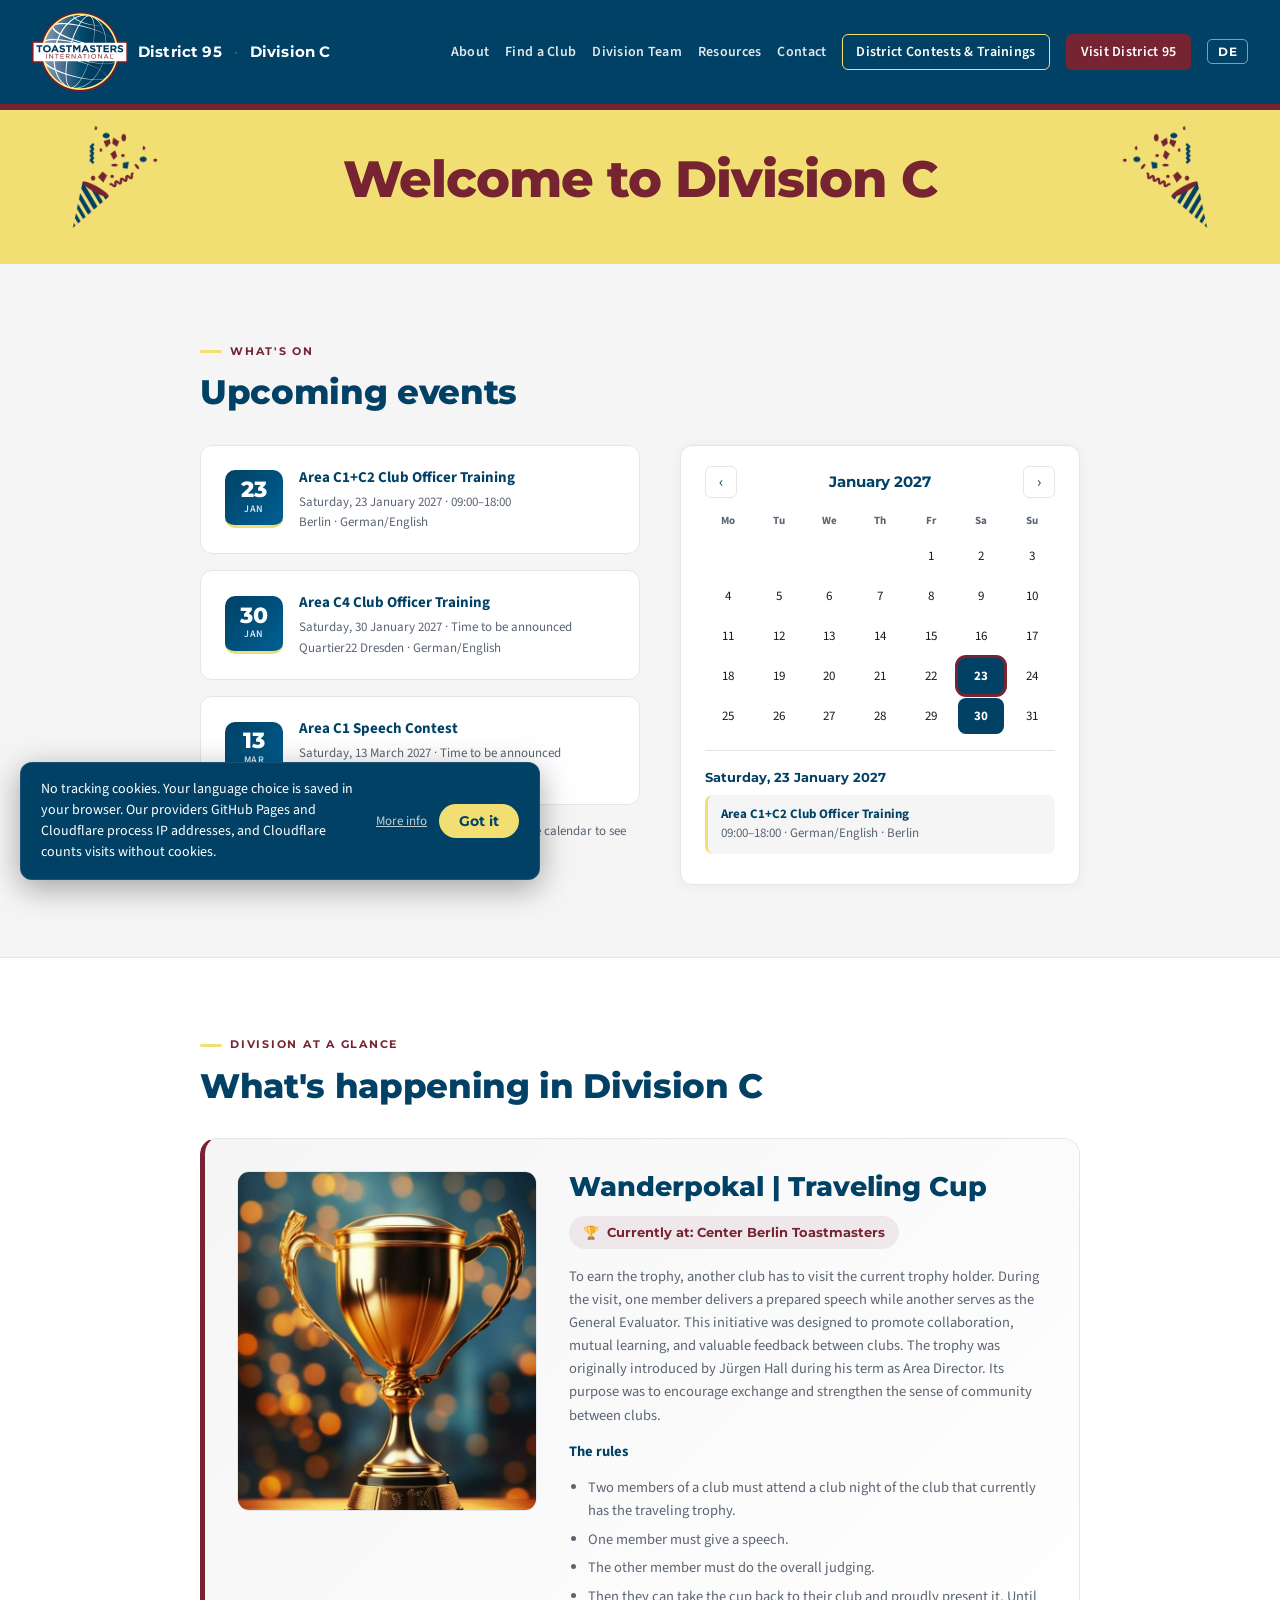
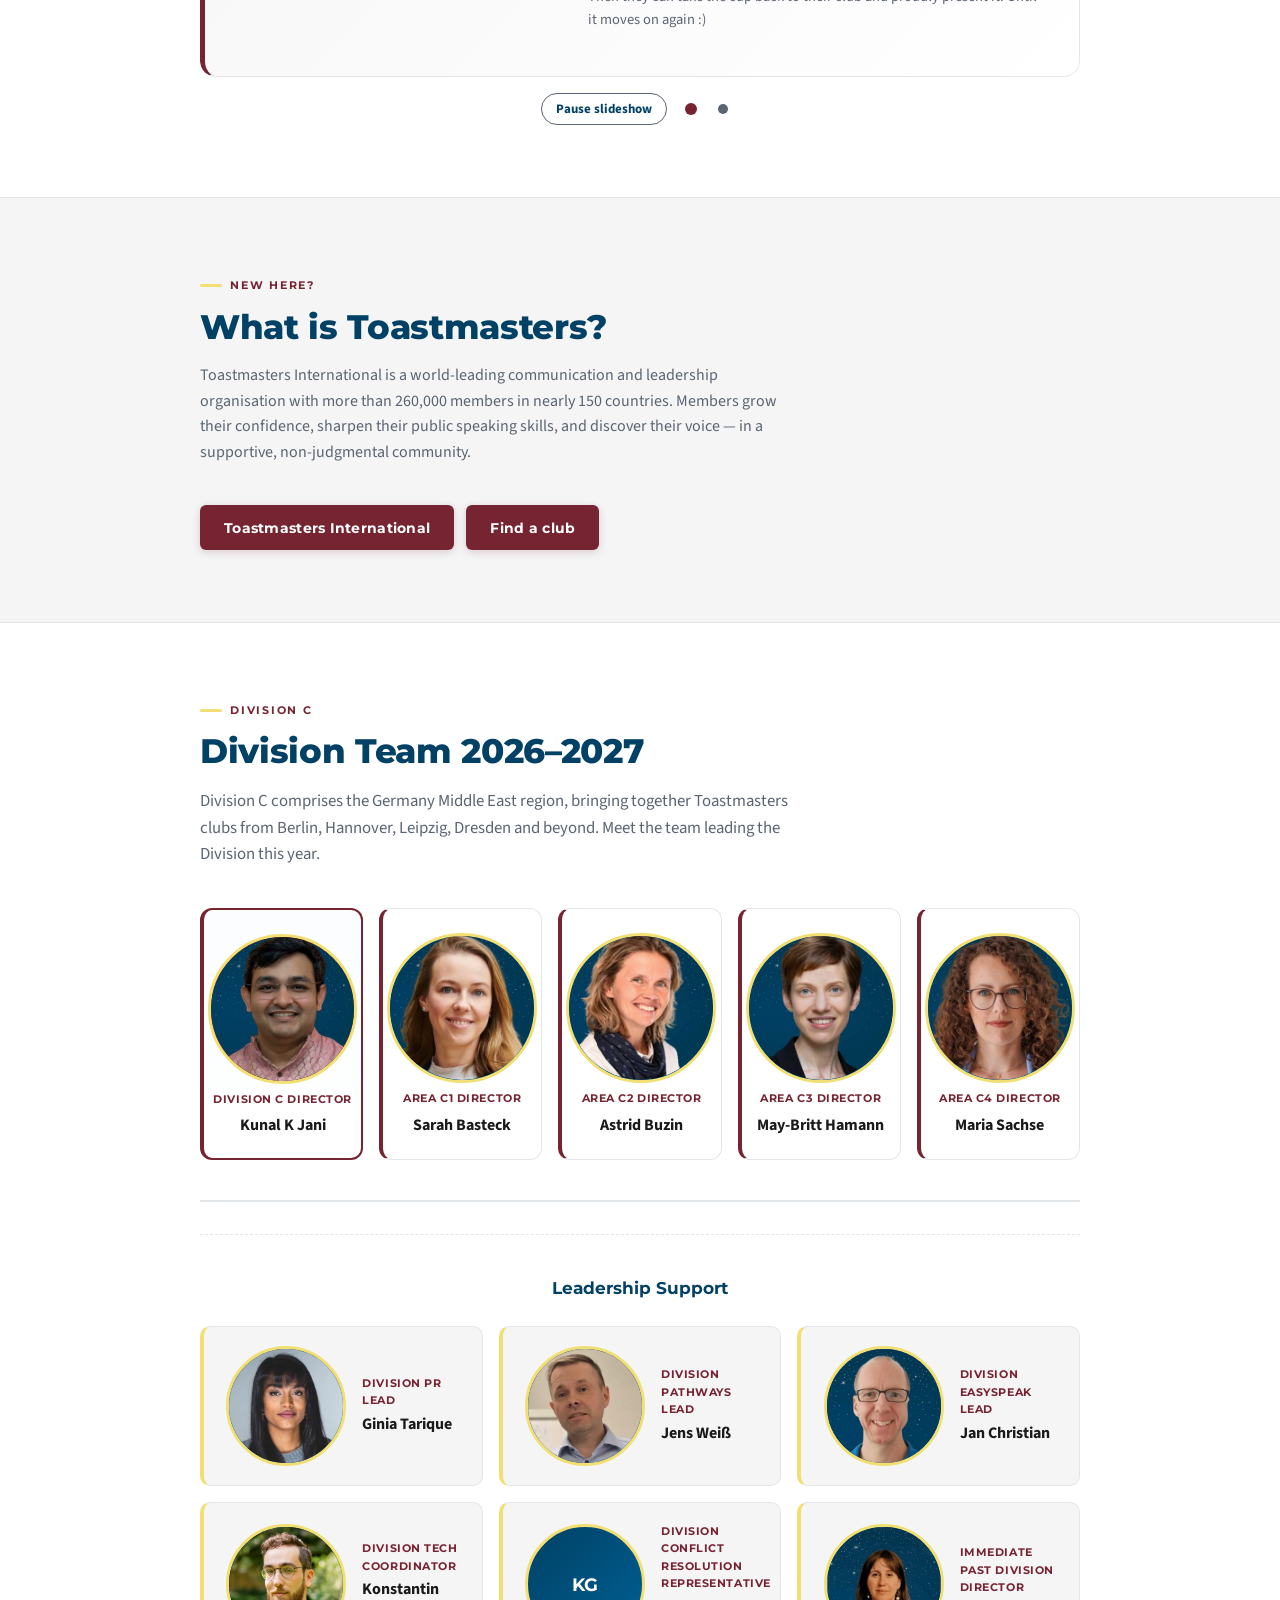
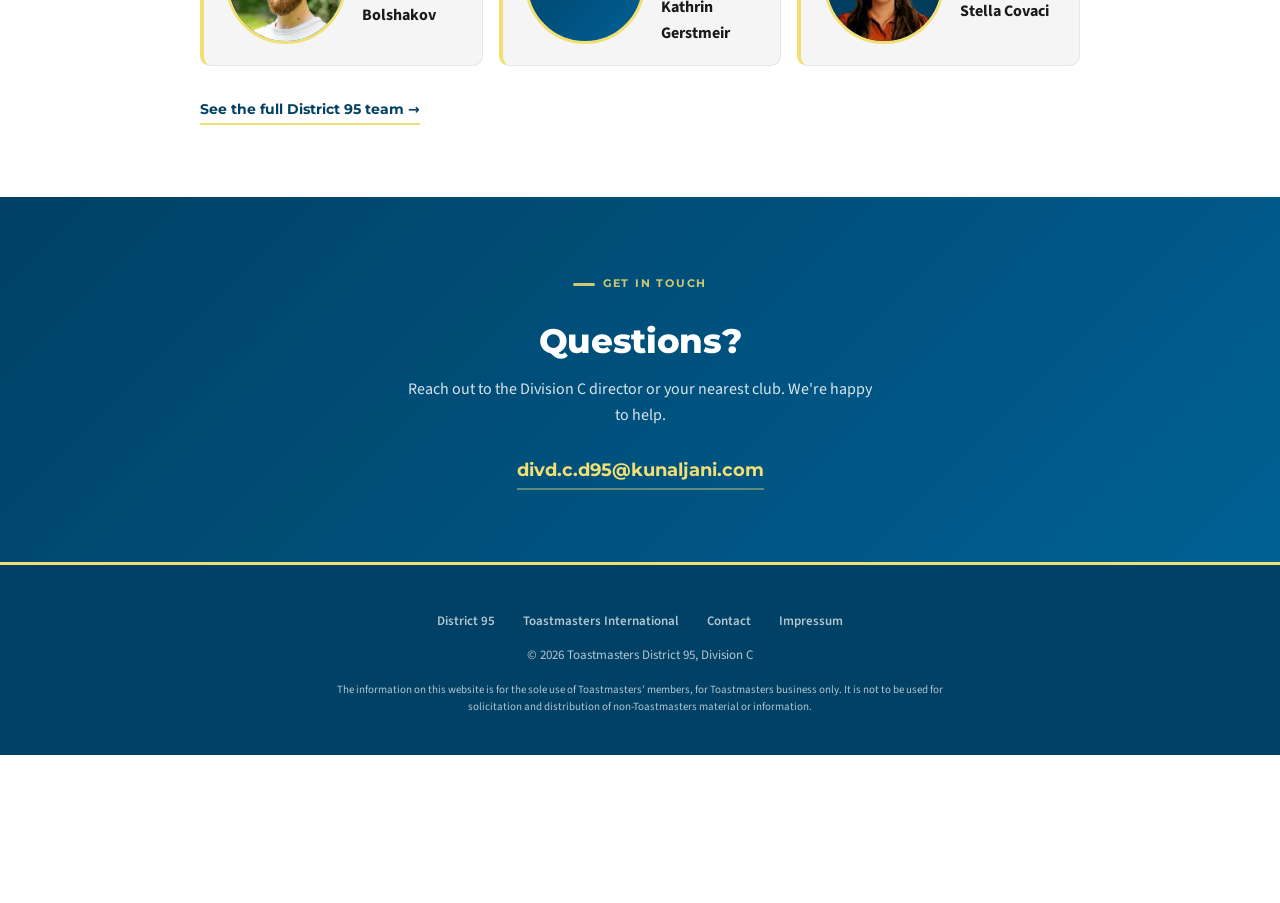
==== index.html @ d869904b "Disclose Cloudflare, fix Bayer club link and improve accessibility Privacy (impressum.html, privacy " ====
<!DOCTYPE html>
<html lang="en">
<head>
  <meta charset="UTF-8" />
  <meta name="viewport" content="width=device-width, initial-scale=1.0" />
  <title>Division C | D95 Toastmasters</title>
  <link rel="icon" type="image/png" href="assets/tm-logo.png" />
  <meta name="description" content="District 95 Division C — Toastmasters clubs across the Germany Middle East region. Find your voice." />
  <link rel="canonical" href="https://division-c.toastmasters-95.org/" />
  <meta property="og:type" content="website" />
  <meta property="og:site_name" content="Toastmasters District 95 · Division C" />
  <meta property="og:title" content="District 95 Division C" />
  <meta property="og:description" content="Toastmasters clubs in Berlin, Brandenburg, Lower Saxony and Saxony. Find a club, see upcoming events and meet the Division C team." />
  <meta property="og:url" content="https://division-c.toastmasters-95.org/" />
  <meta property="og:image" content="https://division-c.toastmasters-95.org/assets/og-image.png" />
  <meta property="og:image:width" content="1200" />
  <meta property="og:image:height" content="630" />
  <meta property="og:image:alt" content="Toastmasters District 95, Division C" />
  <meta name="twitter:card" content="summary_large_image" />
  <meta name="theme-color" content="#004165" />
  <link rel="preload" href="assets/fonts/montserrat-latin-wght-normal.woff2" as="font" type="font/woff2" crossorigin />
  <link rel="preload" href="assets/fonts/source-sans-3-latin-wght-normal.woff2" as="font" type="font/woff2" crossorigin />
  <!-- If German was chosen earlier, hide the page until site.js has translated it (see .lang-pending in site.css) -->
  <script>
    (function () {
      try {
        if (localStorage.getItem('tm-lang') !== 'de') return;
        var root = document.documentElement;
        root.lang = 'de';
        root.classList.add('lang-pending');
        setTimeout(function () { root.classList.remove('lang-pending'); }, 3000); // never stay hidden
      } catch (e) {}
    })();
  </script>
  <link rel="stylesheet" href="assets/site.css" />
  <style>
    .team-avatar { font-family: var(--font-head); }
    /* Jump links and keyboard focus stop below the taller home-page menu */
    html { scroll-padding-top: 126px; }
    /* ── NAV (home page uses a taller bar with a larger logo) ── */
    nav {
      height: 110px;
      border-bottom: 6px solid var(--tm-maroon);
    }
    .nav-brand {
      position: relative;
      z-index: 101;
    }
    .nav-brand img { height: 96px; }
    /* ── WELCOME BANNER ── */
    .welcome-section {
      background: var(--tm-yellow);
      padding: 3rem 2rem 2rem;
      text-align: center;
      margin-top: -20px;
      position: relative;
      z-index: 99;
      overflow: hidden;
    }
    .welcome-confetti {
      position: absolute;
      top: 50%;
      transform: translateY(-50%);
      width: clamp(60px, 8vw, 120px);
      height: auto;
      z-index: 1;
    }
    .welcome-confetti.left { left: 5%; }
    .welcome-confetti.right { right: 5%; }
    .welcome-container {
      position: relative;
      z-index: 10;
    }
    .welcome-section h1 {
      font-size: clamp(2rem, 5vw, 3.2rem);
      color: var(--tm-maroon);
      font-weight: 800;
      margin-bottom: 0.75rem;
      letter-spacing: -0.02em;
    }
    /* ── BTN ── */
    .btn {
      display: inline-block;
      padding: 0.7rem 1.5rem;
      border-radius: 6px;
      font-size: 14px;
      font-weight: 700;
      font-family: var(--font-head);
      text-decoration: none;
      letter-spacing: 0.02em;
      transition: background 0.15s, transform 0.1s, box-shadow 0.15s;
    }
    .btn:hover { transform: translateY(-1px); }
    .btn:active { transform: translateY(0); }
    .btn-primary {
      background: var(--tm-maroon);
      color: white;
      box-shadow: 0 2px 8px rgba(119,36,50,0.2);
    }
    .btn-primary:hover { background: var(--tm-maroon-deep); }
    /* ── SECTION SHARED ── */
    section {
      padding: 4.5rem 2rem;
    }
    .container {
      max-width: 880px;
      margin: 0 auto;
    }
    h2 {
      font-size: clamp(1.6rem, 3vw, 2.1rem);
      font-weight: 800;
      line-height: 1.2;
      letter-spacing: -0.01em;
      margin-bottom: 1rem;
      color: var(--tm-blue);
    }
    /* ── WHAT IS TM ── */
    .what-section {
      background: var(--tm-fair);
      border-top: 1px solid var(--tm-border);
      border-bottom: 1px solid var(--tm-border);
    }
    /* ── DIVISION AT A GLANCE (CAROUSEL) ── */
    .glance-section {
      background: white;
    }
    .glance-viewport {
      overflow: hidden;
      margin-top: 2rem;
      border-radius: 16px;
      position: relative;
    }
    .glance-track {
      display: flex;
      transition: transform 0.6s cubic-bezier(0.4, 0, 0.2, 1);
    }
    .glance-slide {
      min-width: 100%;
      box-sizing: border-box;
    }
    .glance-card {
      display: grid;
      grid-template-columns: 300px 1fr;
      gap: 2rem;
      background: linear-gradient(135deg, var(--tm-fair) 0%, #ffffff 100%);
      border: 1px solid var(--tm-border);
      border-left: 5px solid var(--tm-maroon);
      border-radius: 16px;
      padding: 2rem;
      align-items: start;
    }
    .glance-img {
      width: 100%;
      border-radius: 12px;
      height: auto;
      object-fit: cover;
      max-height: 340px;
      background: var(--tm-fair);
      border: 1px solid var(--tm-border);
    }
    .glance-title {
      font-size: clamp(1.3rem, 2.5vw, 1.7rem);
      font-weight: 800;
      color: var(--tm-blue);
      font-family: var(--font-head);
      line-height: 1.2;
      margin-bottom: 0.75rem;
    }
    .glance-holder {
      display: inline-flex;
      align-items: center;
      gap: 8px;
      font-size: 13px;
      font-weight: 700;
      font-family: var(--font-head);
      color: var(--tm-maroon);
      background: rgba(119,36,50,0.08);
      padding: 6px 14px;
      border-radius: 20px;
      margin-bottom: 1rem;
      text-decoration: none;
      transition: background 0.15s;
    }
    .glance-holder:hover { background: rgba(119,36,50,0.15); }
    .glance-body {
      font-size: 14.5px;
      color: var(--tm-muted);
      line-height: 1.6;
    }
    .glance-body p { margin-bottom: 0.8rem; }
    .glance-body strong { color: var(--tm-blue); }
    .glance-body ul {
      margin: 0.5rem 0 0.8rem;
      padding-left: 1.2rem;
    }
    .glance-body li { margin-bottom: 0.35rem; }
    .glance-controls {
      display: flex;
      justify-content: center;
      align-items: center;
      gap: 0.5rem;
      margin-top: 1rem;
    }
    .glance-dots {
      display: flex;
      justify-content: center;
    }
    .glance-toggle {
      background: none;
      border: 1.5px solid var(--tm-muted);
      color: var(--tm-blue);
      border-radius: 16px;
      min-height: 32px;
      padding: 4px 14px;
      font-family: inherit;
      font-size: 13px;
      font-weight: 700;
      cursor: pointer;
    }
    .glance-toggle:hover { border-color: var(--tm-blue); }
    /* The button is a 32px tap target; the visible dot is drawn by ::before */
    .glance-dot {
      width: 32px;
      height: 32px;
      background: none;
      border: none;
      cursor: pointer;
      padding: 0;
      display: flex;
      align-items: center;
      justify-content: center;
    }
    .glance-dot::before {
      content: '';
      width: 10px;
      height: 10px;
      border-radius: 50%;
      background: var(--tm-muted);
      transition: background 0.2s, transform 0.2s;
    }
    .glance-dot.active::before {
      background: var(--tm-maroon);
      transform: scale(1.2);
    }
    @media (max-width: 700px) {
      .glance-card {
        grid-template-columns: 1fr;
        gap: 1.25rem;
        padding: 1.5rem;
      }
      .glance-img { max-height: 240px; }
    }
    .what-grid {
      display: grid;
      grid-template-columns: repeat(auto-fit, minmax(220px, 1fr));
      gap: 1.5rem;
      margin-top: 2.5rem;
    }
    .what-card {
      background: white;
      border-radius: 12px;
      padding: 1.6rem;
      border: 1px solid var(--tm-border);
      transition: transform 0.15s, box-shadow 0.15s;
    }
    .what-card:hover {
      transform: translateY(-3px);
      box-shadow: 0 8px 24px rgba(0,65,101,0.1);
    }
    .what-card-icon {
      width: 48px;
      height: 48px;
      border-radius: 10px;
      background: var(--tm-blue);
      display: flex;
      align-items: center;
      justify-content: center;
      font-size: 1.5rem;
      margin-bottom: 1rem;
    }
    .what-card h3 {
      font-size: 1.05rem;
      font-weight: 700;
      margin-bottom: 0.4rem;
      color: var(--tm-blue);
    }
    .what-card p {
      font-size: 14px;
      color: var(--tm-muted);
      line-height: 1.55;
    }
    /* ── DIVISION TEAM ── */
    .team-intro {
      font-size: 1.05rem;
      color: var(--tm-muted);
      max-width: 620px;
      margin-bottom: 2.5rem;
    }
    .team-grid {
      display: grid;
      grid-template-columns: repeat(auto-fit, minmax(150px, 1fr));
      gap: 1rem;
    }
    .team-card {
      border: 1px solid var(--tm-border);
      border-left: 4px solid var(--tm-maroon);
      border-radius: 12px;
      padding: 1.5rem 0.25rem 1.4rem; /* narrow side padding leaves room for the 150px photo */
      text-align: center;
      display: flex;
      flex-direction: column;
      align-items: center;
      gap: 8px;
      background: white;
      min-width: 0;
      transition: transform 0.15s, box-shadow 0.15s;
    }
    .team-card:hover {
      transform: translateY(-3px);
      box-shadow: 0 8px 24px rgba(0,65,101,0.1);
    }
    .team-card.director {
      border-color: var(--tm-maroon);
      border-width: 2px;
      border-left-width: 4px;
      background: linear-gradient(180deg, #fbfdff 0%, #ffffff 100%);
    }
    .team-avatar {
      width: 100%;
      max-width: 150px;
      aspect-ratio: 1;
      overflow: hidden; /* lets aspect-ratio win over the photo's own height */
      height: auto;
      border-radius: 50%;
      background: linear-gradient(135deg, var(--tm-blue) 0%, var(--tm-blue-deep) 100%);
      color: white;
      font-weight: 700;
      font-size: 1.15rem;
      display: flex;
      align-items: center;
      justify-content: center;
      letter-spacing: 0.03em;
      border: 3px solid var(--tm-yellow);
    }
    .team-card.director .team-avatar {
      background: linear-gradient(135deg, var(--tm-maroon) 0%, var(--tm-maroon-deep) 100%);
    }
    .team-role {
      font-size: 11px;
      letter-spacing: 0.05em;
      text-transform: uppercase;
      color: var(--tm-maroon);
      font-weight: 700;
      font-family: var(--font-head);
      line-height: 1.4;
    }
    .team-name {
      font-weight: 700;
      font-size: 16px;
      line-height: 1.3;
      color: var(--tm-text);
    }
    .team-leads {
      display: grid;
      grid-template-columns: repeat(auto-fit, minmax(280px, 1fr));
      gap: 1rem;
      margin-top: 1rem;
    }
    .lead-card {
      border: 1px solid var(--tm-border);
      border-left: 4px solid var(--tm-yellow);
      border-radius: 10px;
      padding: 1.2rem 1.4rem;
      background: var(--tm-fair);
      display: flex;
      align-items: center;
      gap: 1rem;
    }
    .team-avatar img, .lead-avatar img {
      width: 100%;
      height: 100%;
      border-radius: 50%;
      object-fit: cover;
    }

    .lead-avatar {
      width: 120px;
      height: 120px;
      border-radius: 50%;
      background: linear-gradient(135deg, var(--tm-blue) 0%, var(--tm-blue-deep) 100%);
      color: white;
      font-family: var(--font-head);
      font-weight: 700;
      font-size: 1.15rem;
      display: flex;
      align-items: center;
      justify-content: center;
      border: 3px solid var(--tm-yellow);
      flex-shrink: 0;
    }
    .lead-card > div:last-child {
      display: flex;
      flex-direction: column;
      gap: 2px;
      min-width: 0;
    }
    .lead-role {
      font-size: 11px;
      letter-spacing: 0.05em;
      text-transform: uppercase;
      color: var(--tm-maroon);
      font-weight: 700;
      font-family: var(--font-head);
    }
    .lead-name {
      font-weight: 700;
      font-size: 16px;
      color: var(--tm-text);
    }
    .team-district-link {
      display: inline-block;
      margin-top: 1.5rem;
      font-size: 14px;
      font-weight: 700;
      font-family: var(--font-head);
      color: var(--tm-blue);
      text-decoration: none;
      border-bottom: 2px solid var(--tm-yellow);
      padding: 8px 0 2px;
      transition: color 0.15s;
    }
    .team-district-link:hover { color: var(--tm-blue-deep); }
    /* ── EVENTS ── */
    .events-section {
      background: var(--tm-fair);
      border-bottom: 1px solid var(--tm-border);
    }
    .events-grid {
      display: grid;
      grid-template-columns: 1.1fr 1fr;
      gap: 2.5rem;
      margin-top: 2rem;
      align-items: start;
    }
    .event-card {
      background: white;
      border: 1px solid var(--tm-border);
      border-radius: 12px;
      padding: 1.25rem 1.5rem;
      display: flex;
      gap: 1rem;
      align-items: center;
      margin-bottom: 1rem;
      cursor: pointer;
      transition: border-color 0.15s, box-shadow 0.15s, transform 0.15s;
    }
    .event-card:hover {
      border-color: var(--tm-blue);
      box-shadow: 0 6px 20px rgba(0,65,101,0.1);
      transform: translateY(-2px);
    }
    .event-date {
      background: linear-gradient(135deg, var(--tm-blue) 0%, var(--tm-blue-deep) 100%);
      color: white;
      border-radius: 10px;
      width: 58px;
      height: 58px;
      display: flex;
      flex-direction: column;
      align-items: center;
      justify-content: center;
      flex-shrink: 0;
      border-bottom: 3px solid var(--tm-yellow);
    }
    .event-date .day {
      font-size: 1.35rem;
      font-weight: 800;
      font-family: var(--font-head);
      line-height: 1;
    }
    .event-date .month {
      font-size: 10px;
      text-transform: uppercase;
      letter-spacing: 0.06em;
      opacity: 0.85;
      font-weight: 600;
    }
    .event-details .event-name {
      font-weight: 700;
      font-size: 15px;
      margin-bottom: 2px;
      color: var(--tm-blue);
    }
    .event-details .event-meta {
      font-size: 13px;
      color: var(--tm-muted);
    }
    .event-register-btn {
      display: inline-block;
      margin-top: 8px;
      background: var(--tm-maroon);
      color: white;
      font-family: var(--font-head);
      font-weight: 700;
      font-size: 12.5px;
      letter-spacing: 0.02em;
      padding: 6px 16px;
      border-radius: 6px;
      text-decoration: none;
      transition: background 0.15s;
    }
    .event-register-btn:hover { background: var(--tm-maroon-deep); }
    /* Wrapper for one or more register buttons on an event card, laid out side by side */
    .event-register-group {
      display: flex;
      gap: 8px;
      flex-wrap: wrap;
      margin-top: 8px;
    }
    .event-register-group .event-register-btn {
      margin-top: 0;
    }
    .events-more-note {
      font-size: 13px;
      color: var(--tm-muted);
      margin-top: 1rem;
    }
    .calendar-card {
      background: white;
      border: 1px solid var(--tm-border);
      border-radius: 12px;
      padding: 1.25rem 1.5rem 1.5rem;
      box-shadow: 0 2px 12px rgba(0,65,101,0.05);
    }
    .calendar-nav {
      display: flex;
      align-items: center;
      justify-content: space-between;
      margin-bottom: 0.9rem;
    }
    .calendar-header {
      font-weight: 700;
      font-size: 15px;
      font-family: var(--font-head);
      text-align: center;
      color: var(--tm-blue);
    }
    .cal-nav-btn {
      background: none;
      border: 1px solid var(--tm-border);
      border-radius: 6px;
      width: 32px;
      height: 32px;
      font-size: 16px;
      line-height: 1;
      color: var(--tm-blue);
      cursor: pointer;
      font-family: inherit;
      transition: background 0.15s, border-color 0.15s, color 0.15s;
    }
    .cal-nav-btn:hover {
      background: var(--tm-blue);
      border-color: var(--tm-blue);
      color: white;
    }
    .calendar-grid {
      display: grid;
      grid-template-columns: repeat(7, 1fr);
      gap: 4px;
      text-align: center;
    }
    .calendar-grid .cal-dow {
      font-size: 11px;
      font-weight: 700;
      color: var(--tm-muted);
      padding-bottom: 4px;
    }
    .calendar-grid .cal-day {
      font-size: 13px;
      padding: 9px 0;
      border-radius: 8px;
      color: var(--tm-text);
      background: none;
      border: none;
      font-family: inherit;
      cursor: pointer;
      transition: background 0.15s;
    }
    .calendar-grid .cal-day:hover {
      background: var(--tm-fair);
    }
    .calendar-grid .cal-day.empty {
      visibility: hidden;
      pointer-events: none;
    }
    .calendar-grid .cal-day.event {
      background: var(--tm-blue);
      color: white;
      font-weight: 700;
    }
    .calendar-grid .cal-day.event:hover {
      background: var(--tm-blue-deep);
    }
    .calendar-grid .cal-day.selected {
      box-shadow: 0 0 0 3px var(--tm-maroon);
    }
    .calendar-grid .cal-day.today:not(.event) {
      color: var(--tm-maroon);
      font-weight: 700;
    }
    .cal-events {
      margin-top: 1rem;
      padding-top: 1rem;
      border-top: 1px solid var(--tm-border);
    }
    .cal-events-title {
      font-size: 13px;
      font-weight: 700;
      font-family: var(--font-head);
      margin-bottom: 0.5rem;
      color: var(--tm-blue);
    }
    .cal-event-item {
      font-size: 13px;
      color: var(--tm-muted);
      padding: 0.6rem 0.8rem;
      background: var(--tm-fair);
      border-left: 3px solid var(--tm-yellow);
      border-radius: 8px;
      margin-bottom: 6px;
      line-height: 1.5;
    }
    .cal-event-item strong {
      color: var(--tm-blue);
      display: block;
    }
    .cal-event-item .cal-register {
      display: inline-block;
      margin-top: 6px;
      padding: 8px 0 3px;
      color: var(--tm-maroon);
      font-weight: 700;
      text-decoration: none;
      border-bottom: 1.5px solid var(--tm-maroon);
    }
    /* Wrapper for one or more register links in the calendar day panel, laid out side by side */
    .cal-register-group {
      display: flex;
      gap: 14px;
      flex-wrap: wrap;
    }
    .cal-register-group .cal-register {
      margin-top: 0;
    }
    .cal-no-events {
      font-size: 13px;
      color: var(--tm-muted);
    }
    /* ── CONTACT ── */
    .contact-section {
      background: linear-gradient(135deg, var(--tm-blue) 0%, var(--tm-blue-deep) 100%);
      color: white;
      text-align: center;
    }
    .contact-section h2 { color: white; }
    .contact-section .section-label { color: var(--tm-yellow); }
    .contact-section .section-label::before { background: var(--tm-yellow); }
    .contact-section p {
      opacity: 0.85;
      margin-bottom: 1.75rem;
      max-width: 480px;
      margin-left: auto;
      margin-right: auto;
    }
    .contact-email {
      display: inline-block;
      color: var(--tm-yellow);
      font-size: 1.1rem;
      font-weight: 700;
      font-family: var(--font-head);
      text-decoration: none;
      border-bottom: 2px solid rgba(242,223,116,0.4);
      padding-bottom: 3px;
      transition: border-color 0.15s;
      word-break: break-all;
    }
    .contact-email:hover { border-color: var(--tm-yellow); }
    .what-intro { color: var(--tm-muted); max-width: 580px; }
    .what-actions { margin-top: 2.5rem; display: flex; gap: 12px; flex-wrap: wrap; }
    .team-separator { margin: 2.5rem 0; padding: 1rem 0; border-top: 2px solid var(--tm-border); border-bottom: 1px dashed var(--tm-border); }
    .team-subheading { font-size: 1.05rem; font-weight: 700; color: var(--tm-blue); margin-bottom: 1.5rem; text-align: center; }
    /* ── PRIVACY BANNER ── */
    .privacy-banner {
      display: none;
      position: fixed;
      bottom: 20px;
      left: 20px;
      right: 20px;
      max-width: 520px;
      background: var(--tm-blue);
      color: white;
      padding: 1rem 1.25rem;
      border-radius: 12px;
      box-shadow: 0 8px 32px rgba(0,0,0,0.35);
      z-index: 1000;
      border: 1px solid rgba(255,255,255,0.1);
      align-items: center;
      gap: 1rem;
      flex-wrap: wrap;
    }
    .privacy-banner.show { display: flex; }
    .privacy-banner p { flex: 1; min-width: 200px; font-size: 14px; line-height: 1.5; }
    .privacy-actions { display: flex; align-items: center; gap: 0.75rem; flex-shrink: 0; }
    .privacy-actions a { color: rgba(255,255,255,0.75); font-size: 13px; text-decoration: underline; white-space: nowrap; }
    .privacy-actions button { background: var(--tm-yellow); color: var(--tm-blue); border: none; font-family: var(--font-head); font-weight: 700; font-size: 14px; padding: 8px 20px; border-radius: 20px; cursor: pointer; white-space: nowrap; }
    /* ── RESPONSIVE ── */
    @media (max-width: 768px) {
      /* Keep the heading clear of the confetti on narrow screens */
      .welcome-container {
        padding-left: 52px;
        padding-right: 52px;
      }
      .welcome-confetti { width: 56px; }
      .welcome-confetti.left { left: 3%; }
      .welcome-confetti.right { right: 3%; }
    }
    @media (max-width: 1240px) {
      .nav-links {
        top: 110px;
        padding: 0.75rem 0 1.25rem;
        max-height: calc(100vh - 110px);
        max-height: calc(100dvh - 110px);
      }
    }
    /* Older browsers without aspect-ratio (e.g. iOS 14): fixed-size circles */
    @supports not (aspect-ratio: 1) {
      .team-avatar { width: 130px; height: 130px; }
    }
    /* Medium desktop widths: drop "Region 10" and tighten link spacing so the menu fits on one line */
    @media (min-width: 1241px) and (max-width: 1400px) {
      .nav-brand .brand-extra { display: none; }
      .nav-links { gap: 1rem; }
    }
    @media (max-width: 600px) {
      .nav-brand .brand-extra { display: none; }
      section { padding: 3rem 1.25rem; }
      .events-grid { grid-template-columns: 1fr; }
      .what-grid { grid-template-columns: 1fr; }
      .team-grid { grid-template-columns: 1fr; } /* one team member per row on phones */
      .team-leads { grid-template-columns: 1fr; }
      .lead-card {
        flex-direction: column;
        text-align: center;
        gap: 0.8rem;
      }
      .lead-card > div:last-child {
        flex-direction: column;
        align-items: center;
      }
    }
    @media (max-width: 380px) {
      /* Smaller logo keeps the menu button on screen; smaller heading avoids a four-line wrap */
      .nav-brand img { height: 56px; }
      .welcome-container { padding-left: 44px; padding-right: 44px; }
      .welcome-section h1 { font-size: 1.6rem; }
    }
  </style>
</head>
<body>
  <!-- NAV -->
  <nav id="top">
    <a class="nav-brand" href="#">
      <img src="assets/tm-logo.png" width="192" height="192"
           onerror="this.style.display='none'"
           alt="Toastmasters logo" />
      <span class="brand-extra">Region 10
      <span class="divider">·</span></span>
      District 95
      <span class="divider">·</span>
      Division C
    </a>
    <button class="nav-toggle" id="nav-toggle" aria-label="Menu" aria-expanded="false" onclick="toggleNav()">
      <span></span><span></span><span></span>
    </button>
    <ul class="nav-links" id="nav-links">
      <li><a href="#toastmasters" data-en="About" data-de="Über uns">About</a></li>
      <li><a href="clubs.html" data-en="Find a Club" data-de="Club finden">Find a Club</a></li>
      <li><a href="#team" data-en="Division Team" data-de="Division Team">Division Team</a></li>
      <li><a href="resources.html" data-en="Resources" data-de="Ressourcen">Resources</a></li>
      <li><a href="#contact" data-en="Contact" data-de="Kontakt">Contact</a></li>
      <li><a href="https://docs.google.com/spreadsheets/d/17ZKq1rzYZ16j7hnbis9P9YJxOB51sbXQwKV322v5SZ0/edit?gid=0#gid=0" class="nav-ct-btn" target="_blank" rel="noopener" data-en="District Contests &amp; Trainings" data-de="District Contests &amp; Trainings">District Contests &amp; Trainings</a></li>
      <li><a href="https://toastmasters-95.org" class="nav-visit-btn" target="_blank" rel="noopener" data-en="Visit District 95" data-de="District 95 besuchen">Visit District 95</a></li>
      <li><button id="lang-toggle" class="lang-toggle" onclick="setLang(currentLang === 'en' ? 'de' : 'en')">DE</button></li>
    </ul>
  </nav>
  <!-- PRIVACY NOTICE BANNER (fixed to the bottom of the screen; placed here so keyboard users reach "Got it" early) -->
  <div id="privacy-banner" class="privacy-banner" role="region" aria-label="Privacy notice">
    <p data-en="No tracking cookies. Your language choice is saved in your browser. Our providers GitHub Pages and Cloudflare process IP addresses, and Cloudflare counts visits without cookies." data-de="Keine Tracking-Cookies. Deine Spracheinstellung wird in deinem Browser gespeichert. Unsere Dienstleister GitHub Pages und Cloudflare verarbeiten IP-Adressen; Cloudflare zählt Besuche ohne Cookies.">No tracking cookies. Your language choice is saved in your browser. Our providers GitHub Pages and Cloudflare process IP addresses, and Cloudflare counts visits without cookies.</p>
    <div class="privacy-actions">
      <a href="impressum.html" data-en="More info" data-de="Mehr Infos">More info</a>
      <button type="button" onclick="dismissPrivacyBanner()" data-en="Got it" data-de="Verstanden">Got it</button>
    </div>
  </div>
<!-- WELCOME BANNER WITH STATIC CONFETTI -->
  <section class="welcome-section">
    <img class="welcome-confetti left" src="assets/right-confetti.png" alt="" width="240" height="240" />
    <img class="welcome-confetti right" src="assets/left-confetti.png" alt="" width="240" height="240" />
    <div class="container welcome-container">
      <h1 data-en="Welcome to Division C" data-de="Willkommen in Division C">Welcome to Division C</h1>
    </div>
  </section>

  <!-- EVENTS -->
  <section class="events-section" id="events">
    <div class="container">
      <p class="section-label" data-en="What's on" data-de="Was steht an">What's on</p>
      <h2 data-en="Upcoming events" data-de="Kommende Veranstaltungen">Upcoming events</h2>
      <div class="events-grid">
        <div>
          <div id="event-list"></div>
          <p class="events-more-note" data-en="More events and links will be added here soon. Tap a date in the calendar to see that day's events." data-de="Weitere Veranstaltungen und Links folgen in Kürze. Tippe auf ein Datum im Kalender, um die Veranstaltungen dieses Tages zu sehen.">More events and links will be added here soon. Tap a date in the calendar to see that day's events.</p>
        </div>
        <div class="calendar-card">
          <div class="calendar-nav">
            <button type="button" class="cal-nav-btn" id="cal-prev" aria-label="Previous month" onclick="shiftMonth(-1)">&#8249;</button>
            <div class="calendar-header" id="cal-title" aria-live="polite"></div>
            <button type="button" class="cal-nav-btn" id="cal-next" aria-label="Next month" onclick="shiftMonth(1)">&#8250;</button>
          </div>
          <div class="calendar-grid" id="cal-grid"></div>
          <div class="cal-events" id="cal-day-events" aria-live="polite"></div>
        </div>
      </div>
    </div>
  </section>
  <!-- DIVISION AT A GLANCE (CAROUSEL) -->
  <section class="glance-section" id="glance">
    <div class="container">
      <p class="section-label" data-en="Division at a glance" data-de="Division auf einen Blick">Division at a glance</p>
      <h2 data-en="What's happening in Division C" data-de="Was in Division C passiert">What's happening in Division C</h2>
      <div class="glance-viewport">
        <div class="glance-track" id="glance-track">
          <!-- Slide 1: Wanderpokal -->
          <div class="glance-slide">
            <div class="glance-card">
              <img class="glance-img" src="assets/trophy.jpg" alt="Wanderpokal (traveling trophy)" width="640" height="1142" loading="lazy" onerror="this.style.display='none'" />
              <div>
                <div class="glance-title">Wanderpokal | Traveling Cup</div>
                <a class="glance-holder" href="https://centerberlin-toastmasters.de/" target="_blank" rel="noopener">
                  🏆 <span data-en="Currently at: Center Berlin Toastmasters" data-de="Aktuell bei: Center Berlin Toastmasters">Currently at: Center Berlin Toastmasters</span>
                </a>
                <div class="glance-body">
                  <p data-en="To earn the trophy, another club has to visit the current trophy holder. During the visit, one member delivers a prepared speech while another serves as the General Evaluator. This initiative was designed to promote collaboration, mutual learning, and valuable feedback between clubs. The trophy was originally introduced by Jürgen Hall during his term as Area Director. Its purpose was to encourage exchange and strengthen the sense of community between clubs."
                     data-de="Um den Pokal zu gewinnen, muss ein anderer Club den aktuellen Pokalträger besuchen. Während des Besuchs hält ein Mitglied eine vorbereitete Rede, während ein anderes als General Evaluator fungiert. Diese Initiative wurde ins Leben gerufen, um Zusammenarbeit, gegenseitiges Lernen und wertvolles Feedback zwischen den Clubs zu fördern. Der Pokal wurde ursprünglich von Jürgen Hall während seiner Amtszeit als Area Director eingeführt. Sein Zweck war es, den Austausch zu fördern und das Gemeinschaftsgefühl zwischen den Clubs zu stärken.">To earn the trophy, another club has to visit the current trophy holder. During the visit, one member delivers a prepared speech while another serves as the General Evaluator. This initiative was designed to promote collaboration, mutual learning, and valuable feedback between clubs. The trophy was originally introduced by Jürgen Hall during his term as Area Director. Its purpose was to encourage exchange and strengthen the sense of community between clubs.</p>
                  <p><strong data-en="The rules" data-de="Die Regeln">The rules</strong></p>
                  <ul>
                    <li data-en="Two members of a club must attend a club night of the club that currently has the traveling trophy." data-de="Zwei Mitglieder eines Club müssen einen Clubabend des Clubs besuchen, der den Wanderpokal gerade hat.">Two members of a club must attend a club night of the club that currently has the traveling trophy.</li>
                    <li data-en="One member must give a speech." data-de="Ein Mitglied muss eine Rede halten.">One member must give a speech.</li>
                    <li data-en="The other member must do the overall judging." data-de="Das andere Mitglied muss die Gesamtbewertung übernehmen.">The other member must do the overall judging.</li>
                    <li data-en="Then they can take the cup back to their club and proudly present it. Until it moves on again :)" data-de="Dann können sie den Pokal mit in ihren Club nehmen und ihn stolz präsentieren. Bis er wieder weiter wandert :)">Then they can take the cup back to their club and proudly present it. Until it moves on again :)</li>
                  </ul>
                </div>
              </div>
            </div>
          </div>
          <!-- Slide 2: 100% Club Success Plan Submission -->
          <div class="glance-slide">
            <div class="glance-card">
              <img class="glance-img" src="assets/csp-100-percent.jpg" alt="100% Club Success Plan Submission" width="640" height="800" loading="lazy" onerror="this.style.display='none'" />
              <div>
                <div class="glance-title" data-en="100% Club Success Plan Submission!" data-de="100% Abgabe des Club Success Plans!">100% Club Success Plan Submission!</div>
                <div class="glance-body">
                  <p data-en="A remarkable achievement for Division C! 100% Club Success Plan submission – and every single person played a part in making it happen!"
                     data-de="Eine bemerkenswerte Leistung für Division C! 100% Abgabe des Club Success Plans – und jede einzelne Person hat dazu beigetragen!">A remarkable achievement for Division C! 100% Club Success Plan submission – and every single person played a part in making it happen!</p>
                  <p data-en="A heartfelt thank you to all Club Presidents, Club Officers, and Area Directors for taking responsibility, staying committed, and working together towards our shared goals."
                     data-de="Ein herzliches Dankeschön an alle Club Presidents, Club Officers und Area Directors für die Übernahme von Verantwortung, das Engagement und die gemeinsame Arbeit an unseren Zielen.">A heartfelt thank you to all Club Presidents, Club Officers, and Area Directors for taking responsibility, staying committed, and working together towards our shared goals.</p>
                  <p data-en="This achievement shows what is possible when everyone contributes, takes ownership, and supports one another. Every club, every officer, and every individual made a difference."
                     data-de="Diese Leistung zeigt, was möglich ist, wenn jeder mitwirkt, Verantwortung übernimmt und sich gegenseitig unterstützt. Jeder Club, jeder Officer und jede einzelne Person hat einen Unterschied gemacht.">This achievement shows what is possible when everyone contributes, takes ownership, and supports one another. Every club, every officer, and every individual made a difference.</p>
                  <p data-en="We are proud of what we have accomplished together and grateful to be part of such a dedicated and inspiring team."
                     data-de="Wir sind stolz auf das, was wir gemeinsam erreicht haben, und dankbar, Teil eines so engagierten und inspirierenden Teams zu sein.">We are proud of what we have accomplished together and grateful to be part of such a dedicated and inspiring team.</p>
                  <p data-en="Together, we grow. Together, we succeed. #EmpoweringExcellence"
                     data-de="Gemeinsam wachsen wir. Gemeinsam sind wir erfolgreich. #EmpoweringExcellence">Together, we grow. Together, we succeed. #EmpoweringExcellence</p>
                </div>
              </div>
            </div>
          </div>
          <!-- Add more slides here as needed -->
        </div>
      </div>
      <div class="glance-controls">
        <button type="button" class="glance-toggle" id="glance-toggle" hidden>Pause</button>
        <div class="glance-dots" id="glance-dots"></div>
      </div>
    </div>
  </section>
  <!-- WHAT IS TOASTMASTERS -->
  <section class="what-section" id="toastmasters">
    <div class="container">
      <p class="section-label" data-en="New here?" data-de="Neu hier?">New here?</p>
      <h2 data-en="What is Toastmasters?" data-de="Was ist Toastmasters?">What is Toastmasters?</h2>
      <p class="what-intro"
         data-en="Toastmasters International is a world-leading communication and leadership organisation with more than 260,000 members in nearly 150 countries. Members grow their confidence, sharpen their public speaking skills, and discover their voice — in a supportive, non-judgmental community."
         data-de="Toastmasters International ist eine weltweit führende Organisation für Kommunikation und Führungskompetenz mit mehr als 260.000 Mitgliedern in fast 150 Ländern. Mitglieder stärken ihr Selbstvertrauen, verbessern ihre Redefähigkeiten und finden ihre eigene Stimme — in einer unterstützenden, wertschätzenden Gemeinschaft.">
        Toastmasters International is a world-leading communication and leadership organisation
        with more than 260,000 members in nearly 150 countries. Members grow their confidence, sharpen their
        public speaking skills, and discover their voice — in a supportive, non-judgmental community.
      </p>
      <div class="what-actions">
        <a href="https://www.toastmasters.org" class="btn btn-primary" target="_blank" rel="noopener">Toastmasters International</a>
        <a href="clubs.html" class="btn btn-primary" data-en="Find a club" data-de="Club finden">Find a club</a>
      </div>
    </div>
  </section>
  <!-- DIVISION TEAM -->
  <section id="team">
    <div class="container">
      <p class="section-label">Division C</p>
      <h2 data-en="Division Team 2026–2027" data-de="Division Team 2026–2027">Division Team 2026–2027</h2>
      <p class="team-intro" data-en="Division C comprises the Germany Middle East region, bringing together Toastmasters clubs from Berlin, Hannover, Leipzig, Dresden and beyond. Meet the team leading the Division this year." data-de="Division C umfasst die Region Germany Middle East und vereint Toastmasters-Clubs aus Berlin, Hannover, Leipzig, Dresden und Umgebung. Lerne das Team kennen, das die Division in diesem Jahr leitet.">
        Division C comprises the Germany Middle East region, bringing together Toastmasters clubs
        from Berlin, Hannover, Leipzig, Dresden and beyond. Meet the team leading the Division this year.
      </p>
      <div class="team-grid">
        <div class="team-card director">
          <div class="team-avatar"><img src="assets/KJ.jpg" width="320" height="360" loading="lazy" alt="Kunal K Jani" /></div>
          <div class="team-role">Division C Director</div>
          <div class="team-name">Kunal K Jani</div>
        </div>
        <div class="team-card">
          <div class="team-avatar"><img src="assets/SB.jpg" width="320" height="360" loading="lazy" alt="Sarah Basteck" /></div>
          <div class="team-role">Area C1 Director</div>
          <div class="team-name">Sarah Basteck</div>
        </div>
        <div class="team-card">
          <div class="team-avatar"><img src="assets/AB.jpg" width="320" height="360" loading="lazy" alt="Astrid Buzin" /></div>
          <div class="team-role">Area C2 Director</div>
          <div class="team-name">Astrid Buzin</div>
        </div>
        <div class="team-card">
          <div class="team-avatar"><img src="assets/MBH.jpg" width="320" height="360" loading="lazy" alt="May-Britt Hamann" /></div>
          <div class="team-role">Area C3 Director</div>
          <div class="team-name">May-Britt Hamann</div>
        </div>
        <div class="team-card">
          <div class="team-avatar"><img src="assets/MS.jpg" width="320" height="360" loading="lazy" alt="Maria Sachse" /></div>
          <div class="team-role">Area C4 Director</div>
          <div class="team-name">Maria Sachse</div>
        </div>
      </div>
      <div class="team-separator"></div>
      <h3 class="team-subheading" data-en="Leadership Support" data-de="Leadership Support">Leadership Support</h3>
      <div class="team-leads">
        <div class="lead-card">
          <div class="lead-avatar"><img src="assets/GT.jpeg" width="320" height="321" loading="lazy" alt="Ginia Tarique" /></div>
          <div>
            <span class="lead-role">Division PR Lead</span>
            <span class="lead-name">Ginia Tarique</span>
          </div>
        </div>
        <div class="lead-card">
          <div class="lead-avatar"><img src="assets/JW.jpeg" width="320" height="360" loading="lazy" alt="Jens Weiß" /></div>
          <div>
            <span class="lead-role">Division Pathways Lead</span>
            <span class="lead-name">Jens Weiß</span>
          </div>
        </div>
        <div class="lead-card">
          <div class="lead-avatar"><img src="assets/JC.jpeg" width="320" height="338" loading="lazy" alt="Jan Christian" /></div>
          <div>
            <span class="lead-role">Division EasySpeak Lead</span>
            <span class="lead-name">Jan Christian</span>
          </div>
        </div>
        <div class="lead-card">
          <div class="lead-avatar"><img src="assets/KB.jpg" width="320" height="316" loading="lazy" alt="Konstantin Bolshakov" /></div>
          <div>
            <span class="lead-role">Division Tech Coordinator</span>
            <span class="lead-name">Konstantin Bolshakov</span>
          </div>
        </div>
        <div class="lead-card">
          <div class="lead-avatar">KG</div>
          <div>
            <span class="lead-role">Division Conflict Resolution Representative</span>
            <span class="lead-name">Kathrin Gerstmeir</span>
          </div>
        </div>
        <div class="lead-card">
          <div class="lead-avatar"><img src="assets/SC.jpeg" width="320" height="321" loading="lazy" alt="Stella Covaci" /></div>
          <div>
            <span class="lead-role">Immediate Past Division Director</span>
            <span class="lead-name">Stella Covaci</span>
          </div>
        </div>
      </div>
      <a href="https://toastmasters-95.org/district-team-2026-2027/" class="team-district-link" target="_blank" rel="noopener" data-en="See the full District 95 team →" data-de="Das gesamte District 95 Team ansehen →">See the full District 95 team →</a>
    </div>
  </section>
  <!-- CONTACT -->
  <section class="contact-section" id="contact">
    <div class="container">
      <p class="section-label" data-en="Get in touch" data-de="Kontakt aufnehmen">Get in touch</p>
      <h2 data-en="Questions?" data-de="Fragen?">Questions?</h2>
      <p data-en="Reach out to the Division C director or your nearest club. We're happy to help." data-de="Wende dich an die Division-C-Leitung oder deinen nächstgelegenen Club. Wir helfen gerne weiter.">Reach out to the Division C director or your nearest club. We're happy to help.</p>
      <a href="mailto:divd.c.d95@kunaljani.com" class="contact-email">
        divd.c.d95@kunaljani.com
      </a>
    </div>
  </section>
  <!-- FOOTER -->
  <footer>
    <div class="footer-links">
      <a href="https://toastmasters-95.org" target="_blank" rel="noopener">District 95</a>
      <a href="https://www.toastmasters.org" target="_blank" rel="noopener">Toastmasters International</a>
      <a href="#contact" data-en="Contact" data-de="Kontakt">Contact</a>
      <a href="impressum.html">Impressum</a>
    </div>
    <p>© <span data-year>2026</span> Toastmasters District 95, Division C</p>
    <p class="footer-disclaimer">The information on this website is for the sole use of Toastmasters' members, for Toastmasters business only. It is not to be used for solicitation and distribution of non-Toastmasters material or information.</p>
  </footer>
  <script src="assets/site.js"></script>
  <script src="assets/events.js"></script>
  <script>
    // Events live in assets/events.js (loaded above); edit that file, not this one.
    var LANG_NAMES = {
      EN: { en: 'English', de: 'Englisch' },
      DE: { en: 'German', de: 'Deutsch' }
    };
    var TBA = { en: 'Time to be announced', de: 'Uhrzeit folgt' };
    // Keep only well-formed events so one typo can't break the whole calendar
    EVENTS = (typeof EVENTS !== 'undefined' && Array.isArray(EVENTS) ? EVENTS : []).filter(function (e, i) {
      var ok = e && /^\d{4}-\d{2}-\d{2}$/.test(e.date) && !isNaN(parseDate(e.date)) && e.name;
      if (!ok && window.console) console.warn('Skipped event #' + (i + 1) + ' in assets/events.js: it needs a date (YYYY-MM-DD) and a name.', e);
      return ok;
    });
    var MONTHS_FULL = {
      en: ['January','February','March','April','May','June','July','August','September','October','November','December'],
      de: ['Januar','Februar','März','April','Mai','Juni','Juli','August','September','Oktober','November','Dezember']
    };
    var MONTHS_SHORT = {
      en: ['Jan','Feb','Mar','Apr','May','Jun','Jul','Aug','Sep','Oct','Nov','Dec'],
      de: ['Jan','Feb','Mär','Apr','Mai','Jun','Jul','Aug','Sep','Okt','Nov','Dez']
    };
    var WEEKDAYS_FULL = {
      en: ['Sunday','Monday','Tuesday','Wednesday','Thursday','Friday','Saturday'],
      de: ['Sonntag','Montag','Dienstag','Mittwoch','Donnerstag','Freitag','Samstag']
    };
    var DOW_SHORT = {
      en: ['Mo','Tu','We','Th','Fr','Sa','Su'],
      de: ['Mo','Di','Mi','Do','Fr','Sa','So']
    };
    var TEXT = {
      noEventsDay: { en: 'No events on this day.', de: 'Keine Veranstaltungen an diesem Tag.' },
      noUpcoming: { en: 'No upcoming events at the moment — check back soon.', de: 'Zurzeit keine anstehenden Veranstaltungen — schau bald wieder vorbei.' },
      register: { en: 'Register', de: 'Anmelden' },
      event: { en: 'event', de: 'Veranstaltung' },
      events: { en: 'events', de: 'Veranstaltungen' },
      prevMonth: { en: 'Previous month', de: 'Vorheriger Monat' },
      nextMonth: { en: 'Next month', de: 'Nächster Monat' },
      pause: { en: 'Pause slideshow', de: 'Diashow anhalten' },
      play: { en: 'Play slideshow', de: 'Diashow abspielen' },
      slide: { en: 'Slide', de: 'Folie' }
    };
    function parseDate(s) {
      var p = s.split('-');
      return new Date(+p[0], +p[1] - 1, +p[2]);
    }
    function pad(n) { return (n < 10 ? '0' : '') + n; }
    function dateKey(d) { return d.getFullYear() + '-' + pad(d.getMonth() + 1) + '-' + pad(d.getDate()); }
    function eventsOn(key) { return EVENTS.filter(function (e) { return e.date === key; }); }
    function escapeHtml(s) {
      return String(s).replace(/[&<>"']/g, function (c) { return { '&': '&amp;', '<': '&lt;', '>': '&gt;', '"': '&quot;', "'": '&#39;' }[c]; });
    }
    // A field may be plain text or { en: '…', de: '…' }
    function localised(v) {
      if (v === undefined || v === null) return '';
      return typeof v === 'object' ? (v[currentLang] || v.en || '') : String(v);
    }
    // 'DE/EN' → 'German/English' (or 'Deutsch/Englisch'); unknown codes are shown as written
    function languageText(v) {
      if (typeof v !== 'string') return localised(v);
      return v.split('/').map(function (code) {
        var n = LANG_NAMES[code.trim().toUpperCase()];
        return n ? n[currentLang] : code.trim();
      }).join('/');
    }
    function timeText(e) {
      if (!e.start) return TBA[currentLang];
      return e.start + (e.end ? '–' + e.end : '');
    }
    // Joins the non-empty parts with " · "
    function metaLine() {
      return [].slice.call(arguments).filter(Boolean).map(escapeHtml).join(' · ');
    }
    function formatLong(key) {
      var d = parseDate(key);
      if (currentLang === 'de') {
        return WEEKDAYS_FULL.de[d.getDay()] + ', ' + d.getDate() + '. ' + MONTHS_FULL.de[d.getMonth()] + ' ' + d.getFullYear();
      }
      return WEEKDAYS_FULL.en[d.getDay()] + ', ' + d.getDate() + ' ' + MONTHS_FULL.en[d.getMonth()] + ' ' + d.getFullYear();
    }
    // Normalises an event's registration link(s) into a single array,
    // whether it was defined via registerUrl (single) or registerUrls (multiple).
    function registerLinks(e) {
      if (e.registerUrls && e.registerUrls.length) return e.registerUrls;
      if (e.registerUrl) return [{ label: null, url: e.registerUrl }];
      return [];
    }
    // Renders one or more register buttons/links side by side for an event.
    // Past events get none: their registration links have usually expired.
    // opts: { groupClass, btnClass, suffix (optional text appended, e.g. ' →'), stopProp (optional) }
    function registerButtonsHtml(e, opts) {
      var links = registerLinks(e);
      if (!links.length || parseDate(e.date) < _today) return '';
      var html = '<div class="' + opts.groupClass + '">';
      links.forEach(function (l) {
        var text = l.label ? localised(l.label) : TEXT.register[currentLang];
        if (opts.suffix) text += opts.suffix;
        html += '<a href="' + escapeHtml(l.url) + '" class="' + opts.btnClass + '" target="_blank" rel="noopener"' +
          (opts.stopProp ? ' onclick="event.stopPropagation();"' : '') + '>' + escapeHtml(text) + '</a>';
      });
      html += '</div>';
      return html;
    }
    var _today = new Date(); _today.setHours(0, 0, 0, 0);
    var _sorted = EVENTS.slice().sort(function (a, b) { return a.date < b.date ? -1 : 1; });
    var _upcoming = _sorted.filter(function (e) { return parseDate(e.date) >= _today; }).slice(0, 3);
    var _init = _upcoming.length ? parseDate(_upcoming[0].date) : new Date();
    var calYear = _init.getFullYear();
    var calMonth = _init.getMonth();
    var selectedKey = _upcoming.length ? _upcoming[0].date : dateKey(_today);
    function renderCalendar() {
      document.getElementById('cal-title').textContent = MONTHS_FULL[currentLang][calMonth] + ' ' + calYear;
      document.getElementById('cal-prev').setAttribute('aria-label', TEXT.prevMonth[currentLang]);
      document.getElementById('cal-next').setAttribute('aria-label', TEXT.nextMonth[currentLang]);
      var html = '';
      DOW_SHORT[currentLang].forEach(function (d) {
        html += '<div class="cal-dow">' + d + '</div>';
      });
      var first = new Date(calYear, calMonth, 1);
      var offset = (first.getDay() + 6) % 7; // Monday-first
      for (var i = 0; i < offset; i++) html += '<div class="cal-day empty"></div>';
      var daysInMonth = new Date(calYear, calMonth + 1, 0).getDate();
      var todayKey = dateKey(_today);
      for (var day = 1; day <= daysInMonth; day++) {
        var key = calYear + '-' + pad(calMonth + 1) + '-' + pad(day);
        var n = eventsOn(key).length;
        var cls = 'cal-day';
        if (n) cls += ' event';
        if (key === selectedKey) cls += ' selected';
        if (key === todayKey) cls += ' today';
        // Screen readers hear the full date and the number of events, not just the day number
        var label = formatLong(key) + (n ? ', ' + n + ' ' + (n === 1 ? TEXT.event : TEXT.events)[currentLang] : '');
        html += '<button type="button" class="' + cls + '" data-date="' + key + '" aria-label="' + escapeHtml(label) + '"' +
          ' aria-pressed="' + (key === selectedKey) + '"' + (key === todayKey ? ' aria-current="date"' : '') + '>' + day + '</button>';
      }
      document.getElementById('cal-grid').innerHTML = html;
    }
    function renderDayEvents() {
      var box = document.getElementById('cal-day-events');
      var evs = eventsOn(selectedKey);
      var html = '<div class="cal-events-title">' + formatLong(selectedKey) + '</div>';
      if (!evs.length) {
        html += '<div class="cal-no-events">' + TEXT.noEventsDay[currentLang] + '</div>';
      } else {
        evs.forEach(function (e) {
          html += '<div class="cal-event-item"><strong>' + escapeHtml(e.name) + '</strong>' +
            metaLine(timeText(e), languageText(e.language), localised(e.location)) +
            registerButtonsHtml(e, { groupClass: 'cal-register-group', btnClass: 'cal-register', suffix: ' →' }) +
            '</div>';
        });
      }
      box.innerHTML = html;
    }
    function renderUpcoming() {
      var box = document.getElementById('event-list');
      if (!_upcoming.length) {
        box.innerHTML = '<div class="cal-no-events">' + TEXT.noUpcoming[currentLang] + '</div>';
        return;
      }
      var html = '';
      _upcoming.forEach(function (e) {
        var d = parseDate(e.date);
        html += '<div class="event-card" data-date="' + e.date + '">' +
          '<div class="event-date"><span class="day">' + d.getDate() + '</span>' +
          '<span class="month">' + MONTHS_SHORT[currentLang][d.getMonth()] + '</span></div>' +
          '<div class="event-details"><div class="event-name">' + escapeHtml(e.name) + '</div>' +
          '<div class="event-meta">' + metaLine(formatLong(e.date), timeText(e)) + '</div>' +
          '<div class="event-meta">' + metaLine(localised(e.location), languageText(e.language)) + '</div>' +
          registerButtonsHtml(e, { groupClass: 'event-register-group', btnClass: 'event-register-btn', stopProp: true }) +
          '</div></div>';
      });
      box.innerHTML = html;
    }
    function selectDate(key) {
      selectedKey = key;
      var d = parseDate(key);
      calYear = d.getFullYear();
      calMonth = d.getMonth();
      renderCalendar();
      renderDayEvents();
    }
    function shiftMonth(delta) {
      calMonth += delta;
      if (calMonth < 0) { calMonth = 11; calYear--; }
      if (calMonth > 11) { calMonth = 0; calYear++; }
      renderCalendar();
    }
    function renderAll() {
      renderCalendar();
      renderDayEvents();
      renderUpcoming();
    }
    // Tap a day in the calendar → show that day's events
    document.getElementById('cal-grid').addEventListener('click', function (ev) {
      var btn = ev.target.closest('.cal-day');
      if (!btn || !btn.getAttribute('data-date')) return;
      var key = btn.getAttribute('data-date');
      selectDate(key);
      // The grid has been rebuilt, so put keyboard focus back on the chosen day
      var same = document.querySelector('#cal-grid [data-date="' + key + '"]');
      if (same) same.focus();
    });
    // Tap an event card → jump the calendar to that date
    document.getElementById('event-list').addEventListener('click', function (ev) {
      var card = ev.target.closest('.event-card');
      if (card && card.getAttribute('data-date')) selectDate(card.getAttribute('data-date'));
    });
    // Called by setLang() in assets/site.js on load and on every language switch
    function onLangChange() {
      renderAll();
      if (typeof updateGlanceLabels === 'function') updateGlanceLabels();
      updateBannerPadding();
    }
    // Privacy notice banner — shows once, remembers dismissal
    // While it is shown, keyboard focus is scrolled clear of it instead of behind it, and extra space
    // below the footer lets the last links on the page scroll above it
    function updateBannerPadding() {
      var banner = document.getElementById('privacy-banner');
      var shown = banner && banner.classList.contains('show');
      var space = shown ? (banner.offsetHeight + 30) + 'px' : '';
      document.documentElement.style.scrollPaddingBottom = space;
      document.body.style.paddingBottom = space;
    }
    function dismissPrivacyBanner() {
      document.getElementById('privacy-banner').classList.remove('show');
      try { localStorage.setItem('tm-privacy-ack', 'yes'); } catch (e) {}
      updateBannerPadding();
    }
    (function () {
      var acked = false;
      try { acked = !!localStorage.getItem('tm-privacy-ack'); } catch (e) {}
      if (!acked) {
        var banner = document.getElementById('privacy-banner');
        banner.classList.add('show');
        updateBannerPadding();
        window.addEventListener('resize', updateBannerPadding);
        // Something already on screen but under the banner is not scrolled by the browser, so nudge it up
        document.addEventListener('focusin', function (e) {
          if (!banner.classList.contains('show') || banner.contains(e.target)) return;
          var r = e.target.getBoundingClientRect(), top = banner.getBoundingClientRect().top;
          if (r.bottom > top) window.scrollBy(0, r.bottom - top + 16);
        });
      }
    })();
    // Division at a glance — auto-scrolling carousel
    // Autoplay stops while the slides are hovered or focused, and the visitor can pause it with the button.
    var updateGlanceLabels;
    (function () {
      var track = document.getElementById('glance-track');
      if (!track) return;
      var slides = track.children;
      var count = slides.length;
      var dotsBox = document.getElementById('glance-dots');
      var toggle = document.getElementById('glance-toggle');
      var viewport = track.parentNode;
      var current = 0;
      var timer = null;
      var userPaused = false, hovering = false, focused = false;
      // Only build controls / autoplay if more than one slide
      if (count <= 1) return;
      // Build dots
      for (var i = 0; i < count; i++) {
        var dot = document.createElement('button');
        dot.type = 'button';
        dot.className = 'glance-dot';
        (function (idx) {
          dot.addEventListener('click', function () { goTo(idx); resetTimer(); });
        })(i);
        dotsBox.appendChild(dot);
      }
      function goTo(idx) {
        current = idx;
        track.style.transform = 'translateX(-' + (idx * 100) + '%)';
        var dots = dotsBox.children;
        for (var j = 0; j < count; j++) {
          dots[j].className = 'glance-dot' + (j === idx ? ' active' : '');
          if (j === idx) dots[j].setAttribute('aria-current', 'true'); else dots[j].removeAttribute('aria-current');
          // Slides that are off screen are taken out of the Tab order and hidden from screen readers
          slides[j].inert = j !== idx;
          slides[j].setAttribute('aria-hidden', j === idx ? 'false' : 'true');
        }
      }
      function next() { goTo((current + 1) % count); }
      function prev() { goTo((current - 1 + count) % count); }
      // No auto-advance for visitors who ask their device to reduce motion
      var reduceMotion = window.matchMedia && window.matchMedia('(prefers-reduced-motion: reduce)').matches;
      function resetTimer() {
        if (timer) clearInterval(timer);
        timer = reduceMotion || userPaused || hovering || focused || document.hidden ? null : setInterval(next, 6000);
      }
      updateGlanceLabels = function () {
        var dots = dotsBox.children;
        for (var j = 0; j < dots.length; j++) dots[j].setAttribute('aria-label', TEXT.slide[currentLang] + ' ' + (j + 1));
        toggle.textContent = (userPaused ? TEXT.play : TEXT.pause)[currentLang];
      };
      if (!reduceMotion) {
        toggle.hidden = false;
        toggle.addEventListener('click', function () {
          userPaused = !userPaused;
          updateGlanceLabels();
          resetTimer();
        });
      }
      viewport.addEventListener('mouseenter', function () { hovering = true; resetTimer(); });
      viewport.addEventListener('mouseleave', function () { hovering = false; resetTimer(); });
      viewport.addEventListener('focusin', function () { focused = true; resetTimer(); });
      viewport.addEventListener('focusout', function (e) {
        if (!viewport.contains(e.relatedTarget)) { focused = false; resetTimer(); }
      });
      // Pause while the tab is in the background
      document.addEventListener('visibilitychange', resetTimer);
      // Swipe left/right on touch screens; vertical scrolling is left alone
      var startX = null, startY = null;
      track.addEventListener('touchstart', function (e) {
        startX = e.touches[0].clientX; startY = e.touches[0].clientY;
      }, { passive: true });
      track.addEventListener('touchend', function (e) {
        if (startX === null) return;
        var dx = e.changedTouches[0].clientX - startX, dy = e.changedTouches[0].clientY - startY;
        startX = null;
        if (Math.abs(dx) > 40 && Math.abs(dx) > Math.abs(dy)) { if (dx < 0) next(); else prev(); resetTimer(); }
      }, { passive: true });
      goTo(0);
      updateGlanceLabels();
      resetTimer();
    })();
  </script>
</body>
</html>
---- assets/site.css ----
/* Shared styles for every page. Page-specific styles stay in each page's <style> block. */

/* ── FONTS (self-hosted, no requests to Google; SIL Open Font License, see fonts/OFL-*.txt) ── */
@font-face {
  font-family: 'Montserrat';
  font-style: normal;
  font-display: swap;
  font-weight: 100 900;
  src: url(fonts/montserrat-latin-wght-normal.woff2) format('woff2');
  unicode-range: U+0000-00FF,U+0131,U+0152-0153,U+02BB-02BC,U+02C6,U+02DA,U+02DC,U+0304,U+0308,U+0329,U+2000-206F,U+20AC,U+2122,U+2191,U+2193,U+2212,U+2215,U+FEFF,U+FFFD;
}
@font-face {
  font-family: 'Montserrat';
  font-style: normal;
  font-display: swap;
  font-weight: 100 900;
  src: url(fonts/montserrat-latin-ext-wght-normal.woff2) format('woff2');
  unicode-range: U+0100-02BA,U+02BD-02C5,U+02C7-02CC,U+02CE-02D7,U+02DD-02FF,U+0304,U+0308,U+0329,U+1D00-1DBF,U+1E00-1E9F,U+1EF2-1EFF,U+2020,U+20A0-20AB,U+20AD-20C0,U+2113,U+2C60-2C7F,U+A720-A7FF;
}
@font-face {
  font-family: 'Source Sans 3';
  font-style: normal;
  font-display: swap;
  font-weight: 200 900;
  src: url(fonts/source-sans-3-latin-wght-normal.woff2) format('woff2');
  unicode-range: U+0000-00FF,U+0131,U+0152-0153,U+02BB-02BC,U+02C6,U+02DA,U+02DC,U+0304,U+0308,U+0329,U+2000-206F,U+20AC,U+2122,U+2191,U+2193,U+2212,U+2215,U+FEFF,U+FFFD;
}
@font-face {
  font-family: 'Source Sans 3';
  font-style: normal;
  font-display: swap;
  font-weight: 200 900;
  src: url(fonts/source-sans-3-latin-ext-wght-normal.woff2) format('woff2');
  unicode-range: U+0100-02BA,U+02BD-02C5,U+02C7-02CC,U+02CE-02D7,U+02DD-02FF,U+0304,U+0308,U+0329,U+1D00-1DBF,U+1E00-1E9F,U+1EF2-1EFF,U+2020,U+20A0-20AB,U+20AD-20C4,U+2113,U+2C60-2C7F,U+A720-A7FF;
}

*, *::before, *::after { box-sizing: border-box; margin: 0; padding: 0; }

:root {
  /* Toastmasters brand palette (Brand Manual v2.0) */
  --tm-blue: #004165;        /* Loyal Blue — primary */
  --tm-blue-deep: #006094;   /* Blissful Blue — gradient partner */
  --tm-maroon: #772432;      /* True Maroon — buttons / accents */
  --tm-maroon-deep: #5c1a25; /* darker maroon for hover */
  --tm-yellow: #F2DF74;      /* Happy Yellow — accent */
  --tm-gray: #A9B2B1;        /* Cool Gray */
  --tm-fair: #F5F5F5;        /* Fair Gray — light surface */
  --tm-white: #ffffff;
  --tm-text: #1a1a1a;
  --tm-muted: #5a6472;
  --tm-border: #e2e6ea;
  --font-head: 'Montserrat', 'Segoe UI', system-ui, sans-serif;
  --font-body: 'Source Sans 3', 'Segoe UI', system-ui, -apple-system, sans-serif;
}

html { scroll-behavior: smooth; }

/* Jump links (#contact, #contests …) and keyboard focus stop below the sticky menu instead of hiding under it */
html { scroll-padding-top: 80px; }

/* Set by a small script in <head> when German was chosen earlier: hides the page until site.js has
   swapped in the German text, so the English version never flashes up first */
.lang-pending body { visibility: hidden; }
.anchor { display: block; height: 0; }

body {
  font-family: var(--font-body);
  color: var(--tm-text);
  background: var(--tm-white);
  font-size: 16px;
  line-height: 1.6;
  -webkit-text-size-adjust: 100%;
}

h1, h2, h3, .nav-brand { font-family: var(--font-head); }

/* ── NAV ── */
nav {
  background: var(--tm-blue);
  color: white;
  display: flex;
  align-items: center;
  justify-content: space-between;
  padding: 0 2rem;
  height: 62px;
  position: sticky;
  top: 0;
  z-index: 100;
  border-bottom: 3px solid var(--tm-yellow);
}

.nav-brand {
  display: flex;
  align-items: center;
  gap: 10px;
  text-decoration: none;
  color: white;
  font-size: 15px;
  font-weight: 700;
  letter-spacing: 0.01em;
  white-space: nowrap;
}

.nav-brand img { height: 32px; width: auto; }
.nav-brand .divider { opacity: 0.45; font-weight: 400; margin: 0 2px; color: var(--tm-yellow); }

.nav-links {
  display: flex;
  gap: 1.4rem;
  list-style: none;
  align-items: center;
}

.nav-links a {
  color: rgba(255,255,255,0.88);
  text-decoration: none;
  font-size: 14px;
  font-weight: 600;
  letter-spacing: 0.02em;
  white-space: nowrap;
  transition: color 0.15s;
}

.nav-links a:hover { color: var(--tm-yellow); }

.lang-toggle {
  background: transparent;
  border: 1.5px solid rgba(255,255,255,0.5);
  color: white;
  font-size: 12px;
  font-weight: 700;
  letter-spacing: 0.03em;
  padding: 4px 10px;
  border-radius: 5px;
  cursor: pointer;
  font-family: var(--font-head);
  transition: background 0.15s, border-color 0.15s, color 0.15s;
}

.lang-toggle:hover { background: var(--tm-yellow); border-color: var(--tm-yellow); color: var(--tm-blue); }

.nav-visit-btn {
  display: inline-block;
  background: var(--tm-maroon);
  color: white !important;
  font-size: 13px;
  font-weight: 700;
  letter-spacing: 0.02em;
  padding: 7px 15px;
  border-radius: 6px;
  text-decoration: none;
  transition: background 0.15s;
}

.nav-visit-btn:hover { background: var(--tm-maroon-deep); }

.nav-ct-btn {
  display: inline-block;
  background: transparent;
  color: white !important;
  border: 1.5px solid var(--tm-yellow);
  font-size: 13px;
  font-weight: 700;
  letter-spacing: 0.02em;
  padding: 6px 13px;
  border-radius: 6px;
  text-decoration: none;
  transition: background 0.15s, color 0.15s;
  white-space: nowrap;
}

.nav-ct-btn:hover { background: var(--tm-yellow); color: var(--tm-blue) !important; }

/* Hamburger (hidden on desktop) */
.nav-toggle {
  display: none;
  background: none;
  border: none;
  cursor: pointer;
  padding: 10px;
  margin-right: -10px;
}

.nav-toggle span {
  display: block;
  width: 22px;
  height: 2px;
  background: white;
  margin: 5px 0;
  border-radius: 2px;
  transition: transform 0.2s, opacity 0.2s;
}

.nav-toggle.open span:nth-child(1) { transform: translateY(7px) rotate(45deg); }
.nav-toggle.open span:nth-child(2) { opacity: 0; }
.nav-toggle.open span:nth-child(3) { transform: translateY(-7px) rotate(-45deg); }

/* ── PAGE HEADER (sub-pages) ── */
.page-header {
  background: linear-gradient(135deg, var(--tm-blue) 0%, var(--tm-blue-deep) 100%);
  color: white;
  padding: 3.75rem 2rem 3.25rem;
  text-align: center;
}

.page-header .section-label {
  color: var(--tm-yellow);
  justify-content: center;
}

.page-header h1 {
  font-size: clamp(1.85rem, 4vw, 2.6rem);
  font-weight: 800;
  letter-spacing: -0.02em;
}

/* ── SECTION LABEL ── */
.section-label {
  font-size: 11px;
  letter-spacing: 0.16em;
  text-transform: uppercase;
  color: var(--tm-maroon);
  font-weight: 700;
  font-family: var(--font-head);
  margin-bottom: 0.75rem;
  display: inline-flex;
  align-items: center;
  gap: 8px;
}

.section-label::before {
  content: '';
  width: 22px;
  height: 3px;
  background: var(--tm-yellow);
  border-radius: 2px;
}

/* ── FOOTER ── */
footer {
  background: var(--tm-blue);
  color: rgba(255,255,255,0.7);
  padding: 2.5rem 2rem;
  text-align: center;
  font-size: 13px;
  border-top: 3px solid var(--tm-yellow);
}

footer .footer-links {
  display: flex;
  justify-content: center;
  column-gap: 1.5rem;
  flex-wrap: wrap;
  margin-bottom: 0.5rem;
}

footer a {
  color: rgba(255,255,255,0.7);
  text-decoration: none;
  font-weight: 600;
  transition: color 0.15s;
}

/* Taller footer links so they are easy to tap on phones */
footer .footer-links a { display: inline-block; padding: 6px 2px; }

footer a:hover { color: var(--tm-yellow); }

footer .footer-disclaimer {
  max-width: 620px;
  margin: 1rem auto 0;
  font-size: 11px;
  line-height: 1.5;
}

/* ── RESPONSIVE ── */
/* Below this width the full menu no longer fits on one line, so it collapses into the hamburger */
@media (max-width: 1240px) {
  nav { padding: 0 1.25rem; }
  .nav-toggle { display: block; }

  .nav-links {
    display: none;
    position: absolute;
    top: 62px;
    left: 0;
    right: 0;
    background: var(--tm-blue);
    flex-direction: column;
    align-items: stretch;
    gap: 0;
    padding: 0.5rem 0 1.25rem;
    box-shadow: 0 12px 24px rgba(0,0,0,0.25);
    border-bottom: 3px solid var(--tm-yellow);
    /* On short screens (e.g. phones held sideways) the menu scrolls instead of running off-screen */
    max-height: calc(100vh - 62px);
    max-height: calc(100dvh - 62px);
    overflow-y: auto;
    overscroll-behavior: contain;
  }

  .nav-links.open { display: flex; }
  .nav-links li { padding: 0.65rem 1.5rem; }
  .nav-links a { font-size: 15px; display: inline-block; }
}

@media (max-width: 600px) {
  .page-header { padding: 3rem 1.25rem 2.5rem; }
}

/* Touch screens have no real hover: stop cards and buttons staying "lifted" after a tap */
@media (hover: none) {
  html .btn:hover, html .what-card:hover, html .team-card:hover, html .event-card:hover,
  html .club-card:hover, html .club-card:hover::after, html .res-quicknav-card:hover { transform: none; }
}

/* Respect the system "reduce motion" setting */
@media (prefers-reduced-motion: reduce) {
  html { scroll-behavior: auto; }
  *, *::before, *::after { transition-duration: 0.01ms !important; animation-duration: 0.01ms !important; }
}
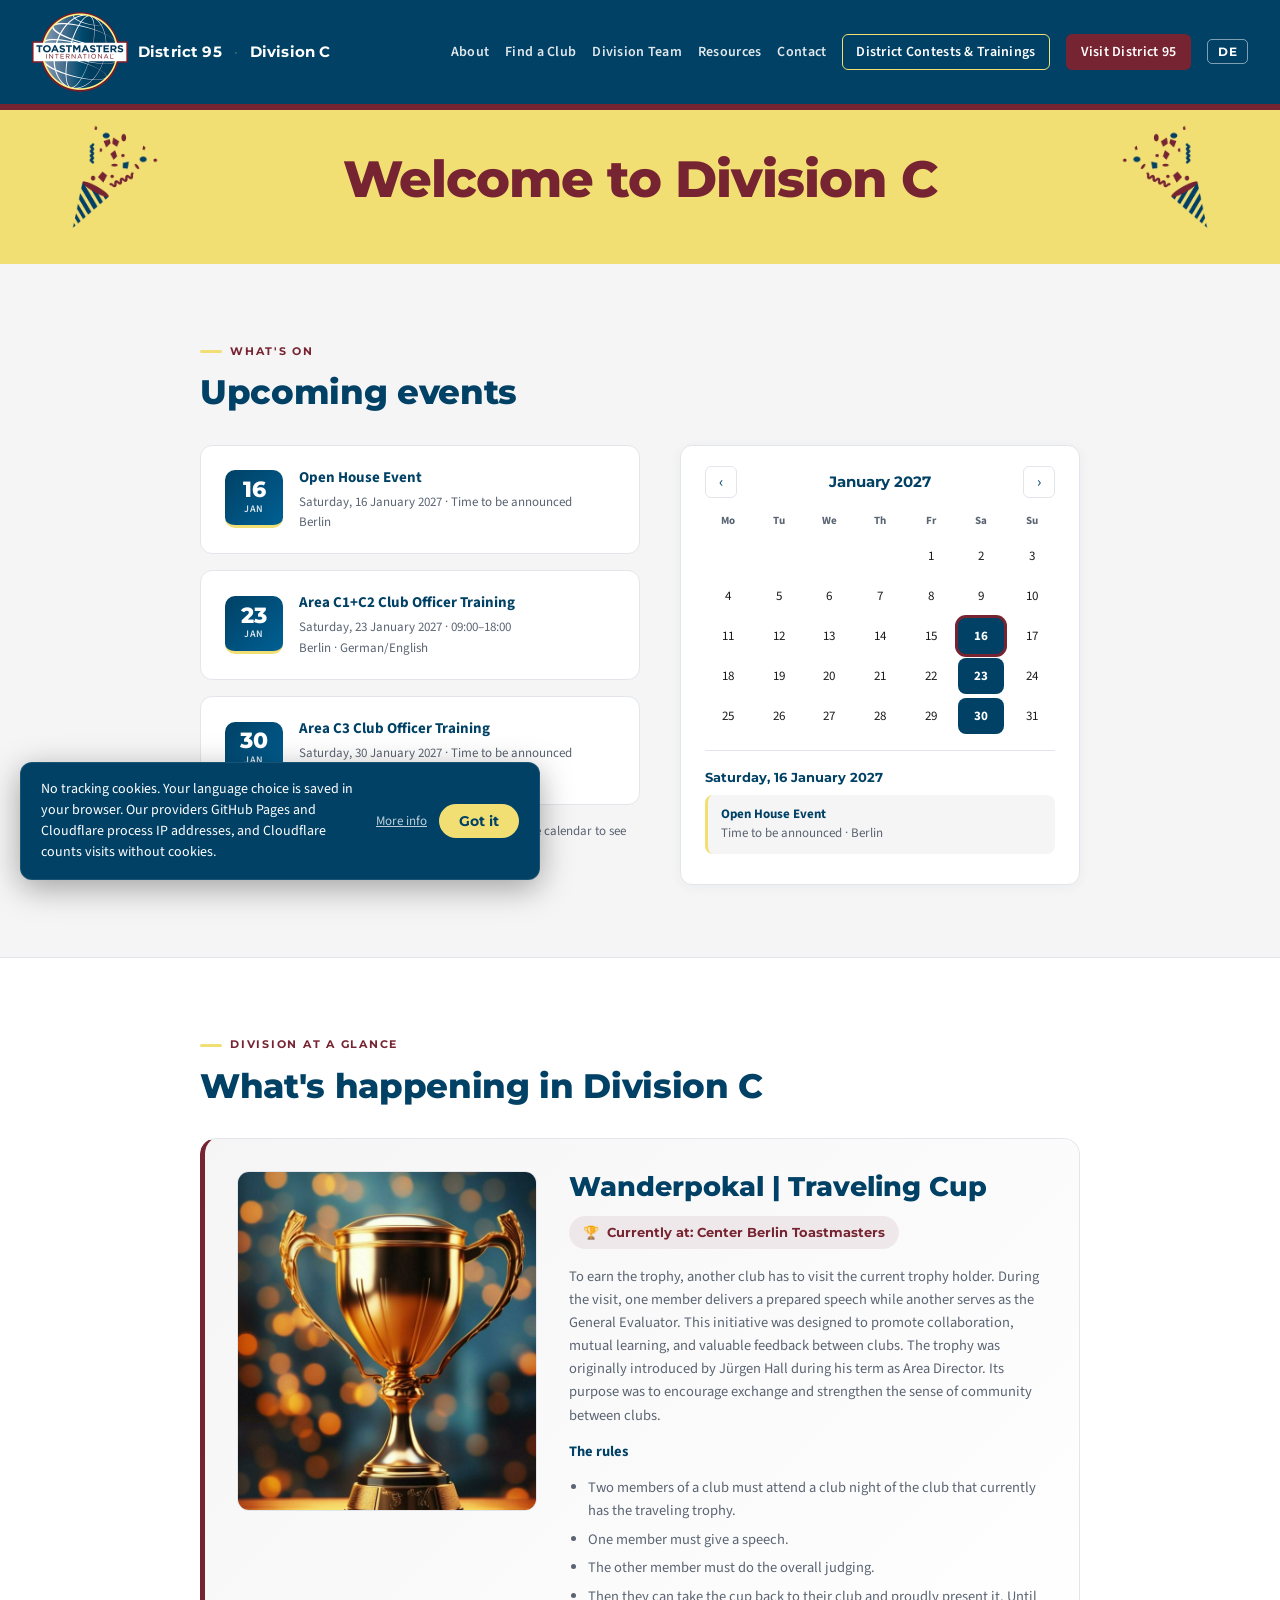
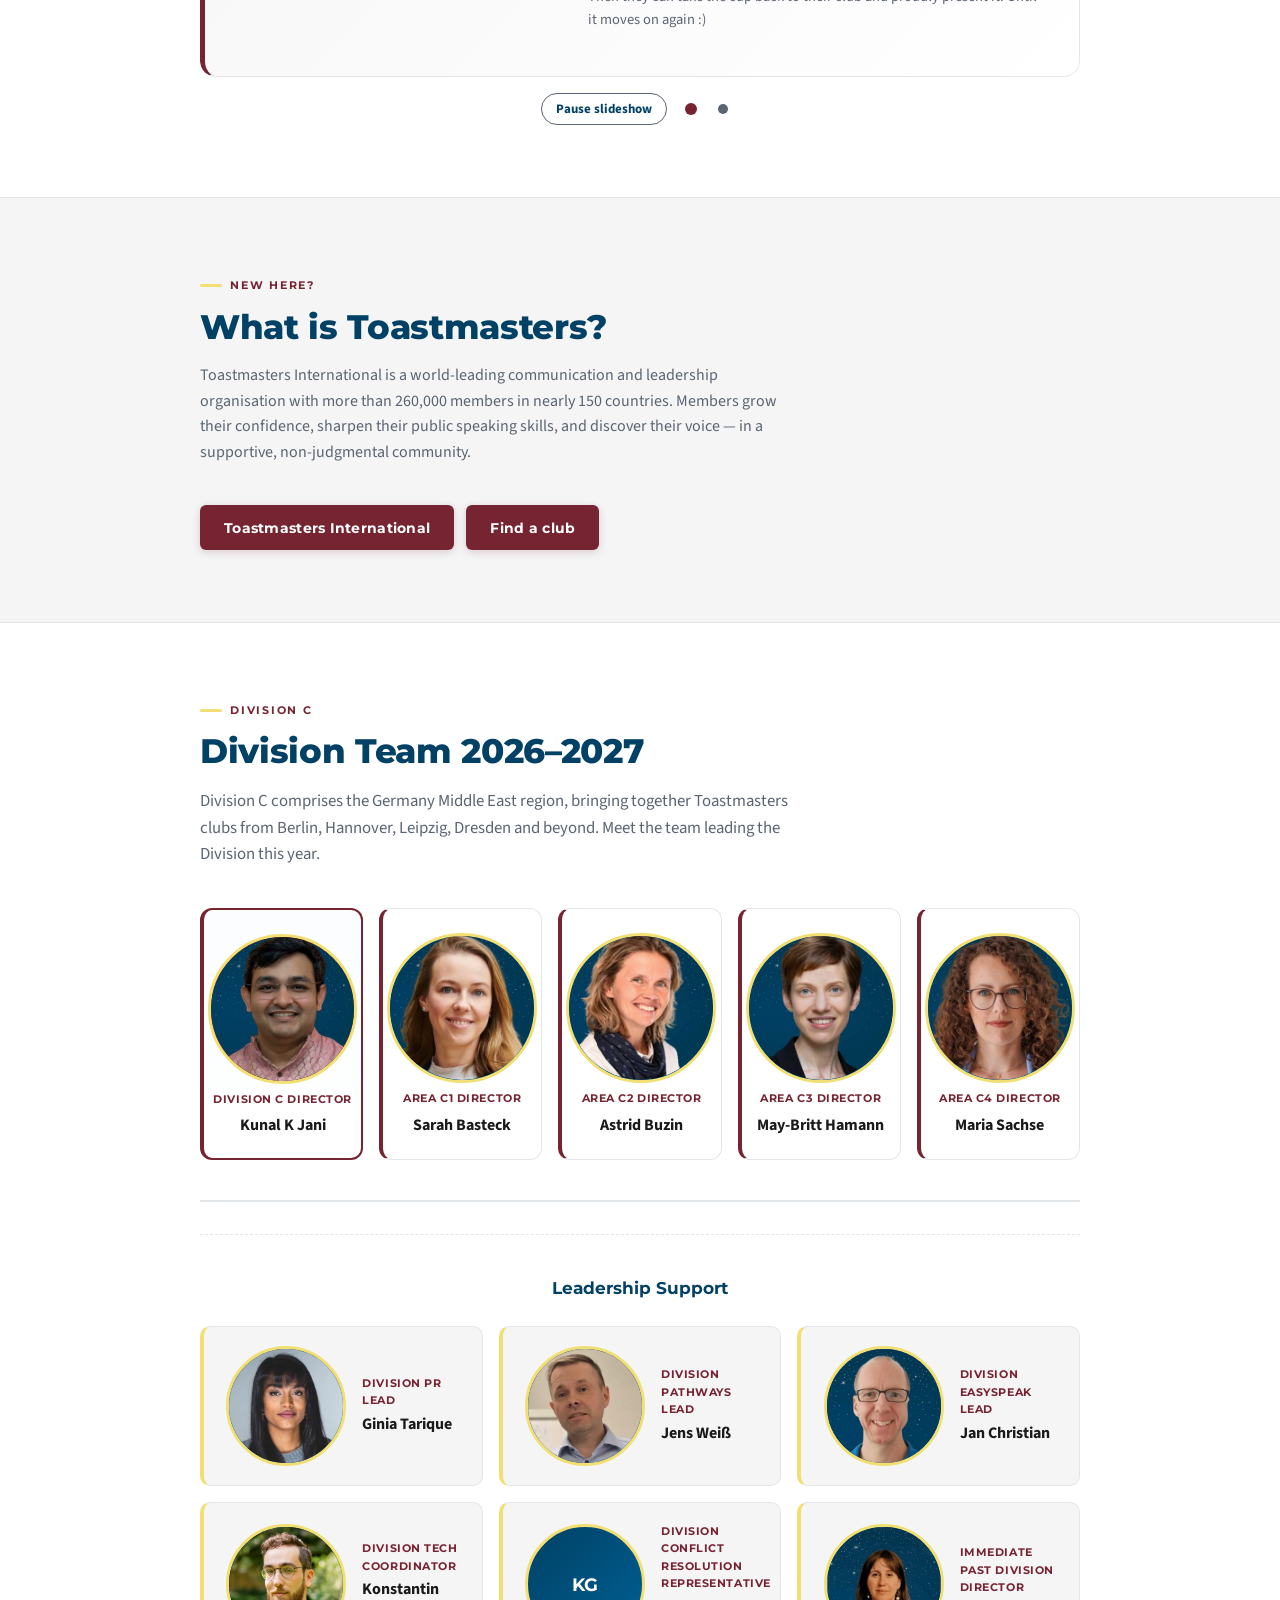
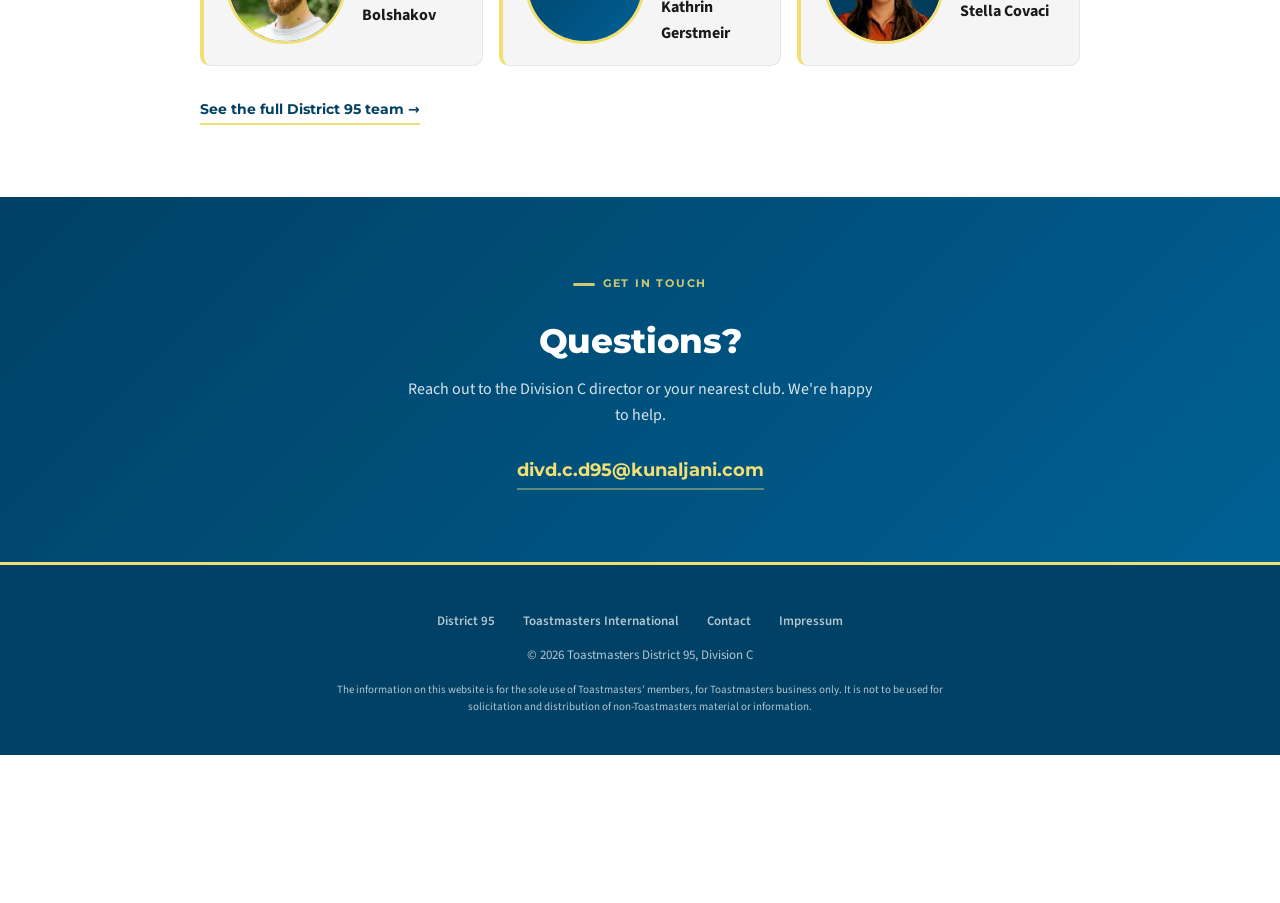
==== commit 9637d187: "Events: add Open House Berlin (16 Jan) and Area C3 COT Goettingen (30 Jan); remove unconfirmed Area " ====
--- a/index.html
+++ b/index.html
@@ -1018,7 +1018,7 @@
     <p class="footer-disclaimer">The information on this website is for the sole use of Toastmasters' members, for Toastmasters business only. It is not to be used for solicitation and distribution of non-Toastmasters material or information.</p>
   </footer>
   <script src="assets/site.js"></script>
-  <script src="assets/events.js"></script>
+  <script src="assets/events.js?v=5"></script>
   <script>
     // Events live in assets/events.js (loaded above); edit that file, not this one.
     var LANG_NAMES = {
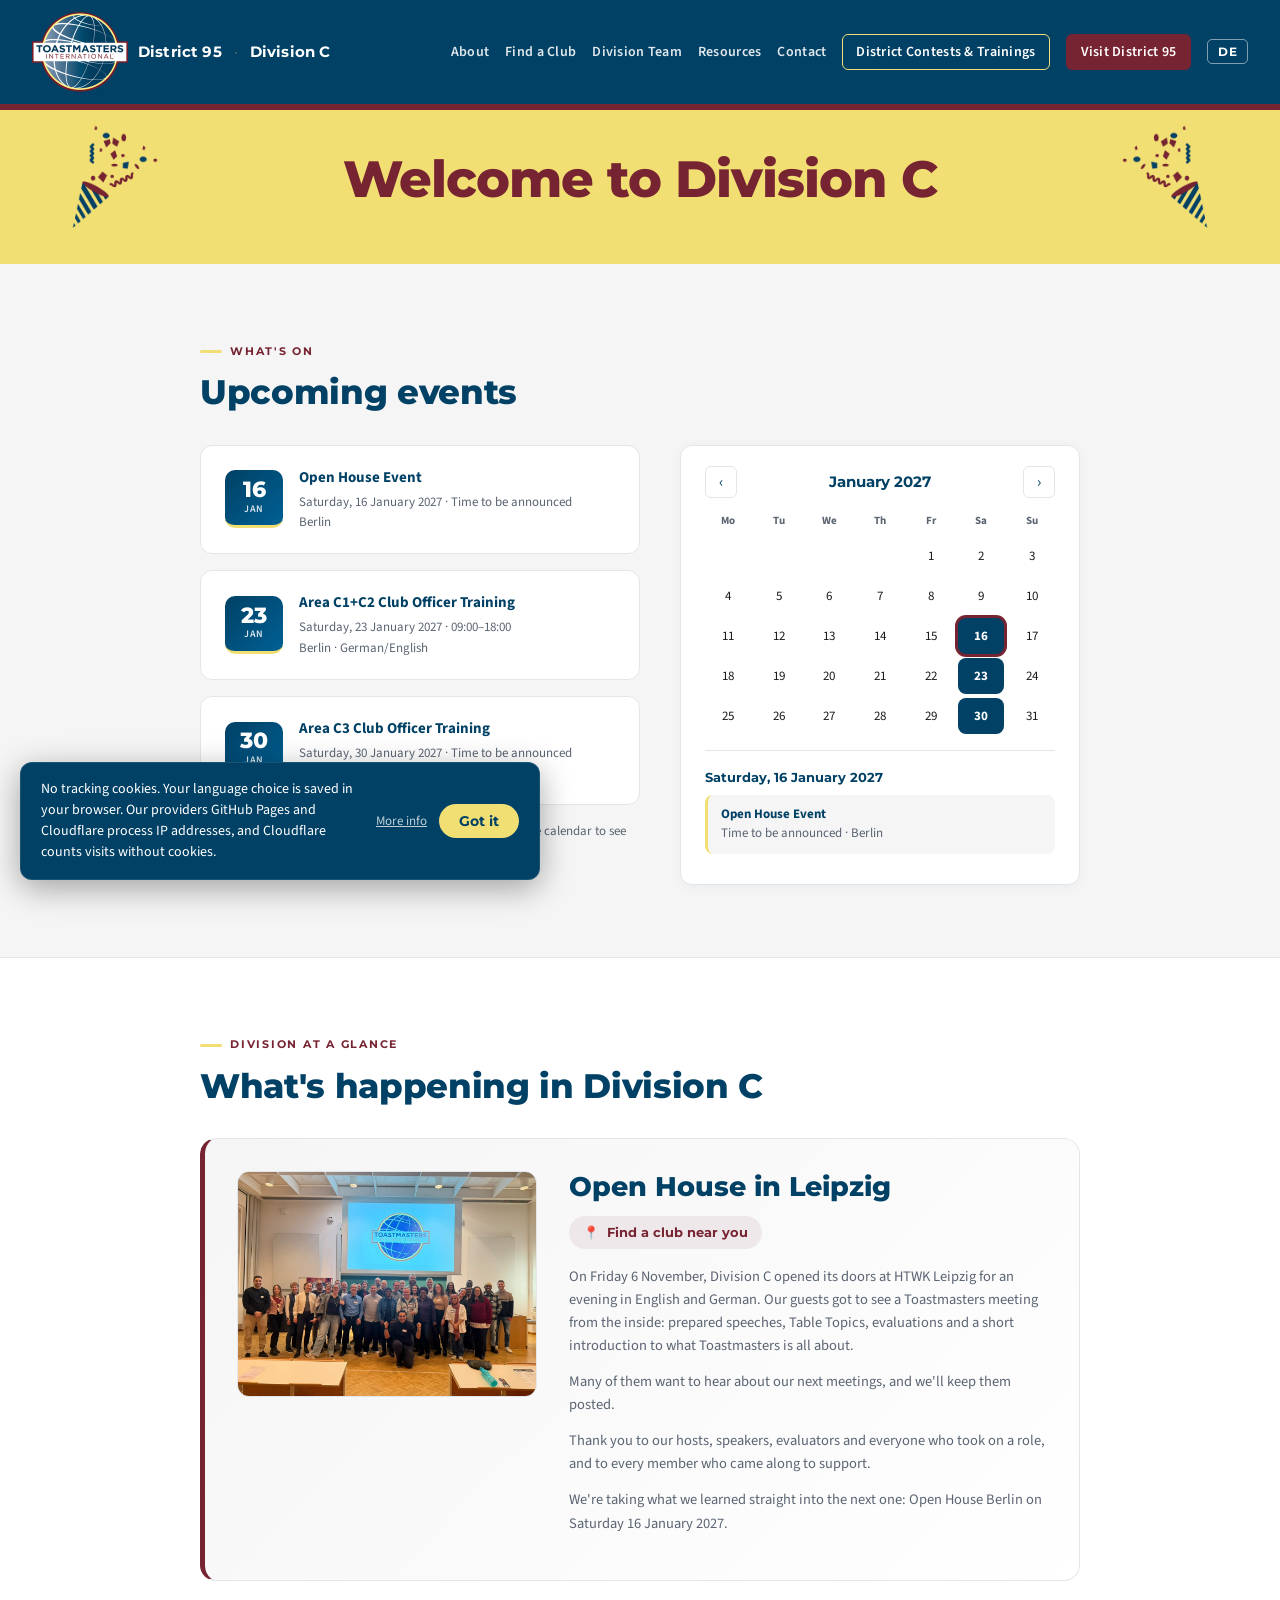
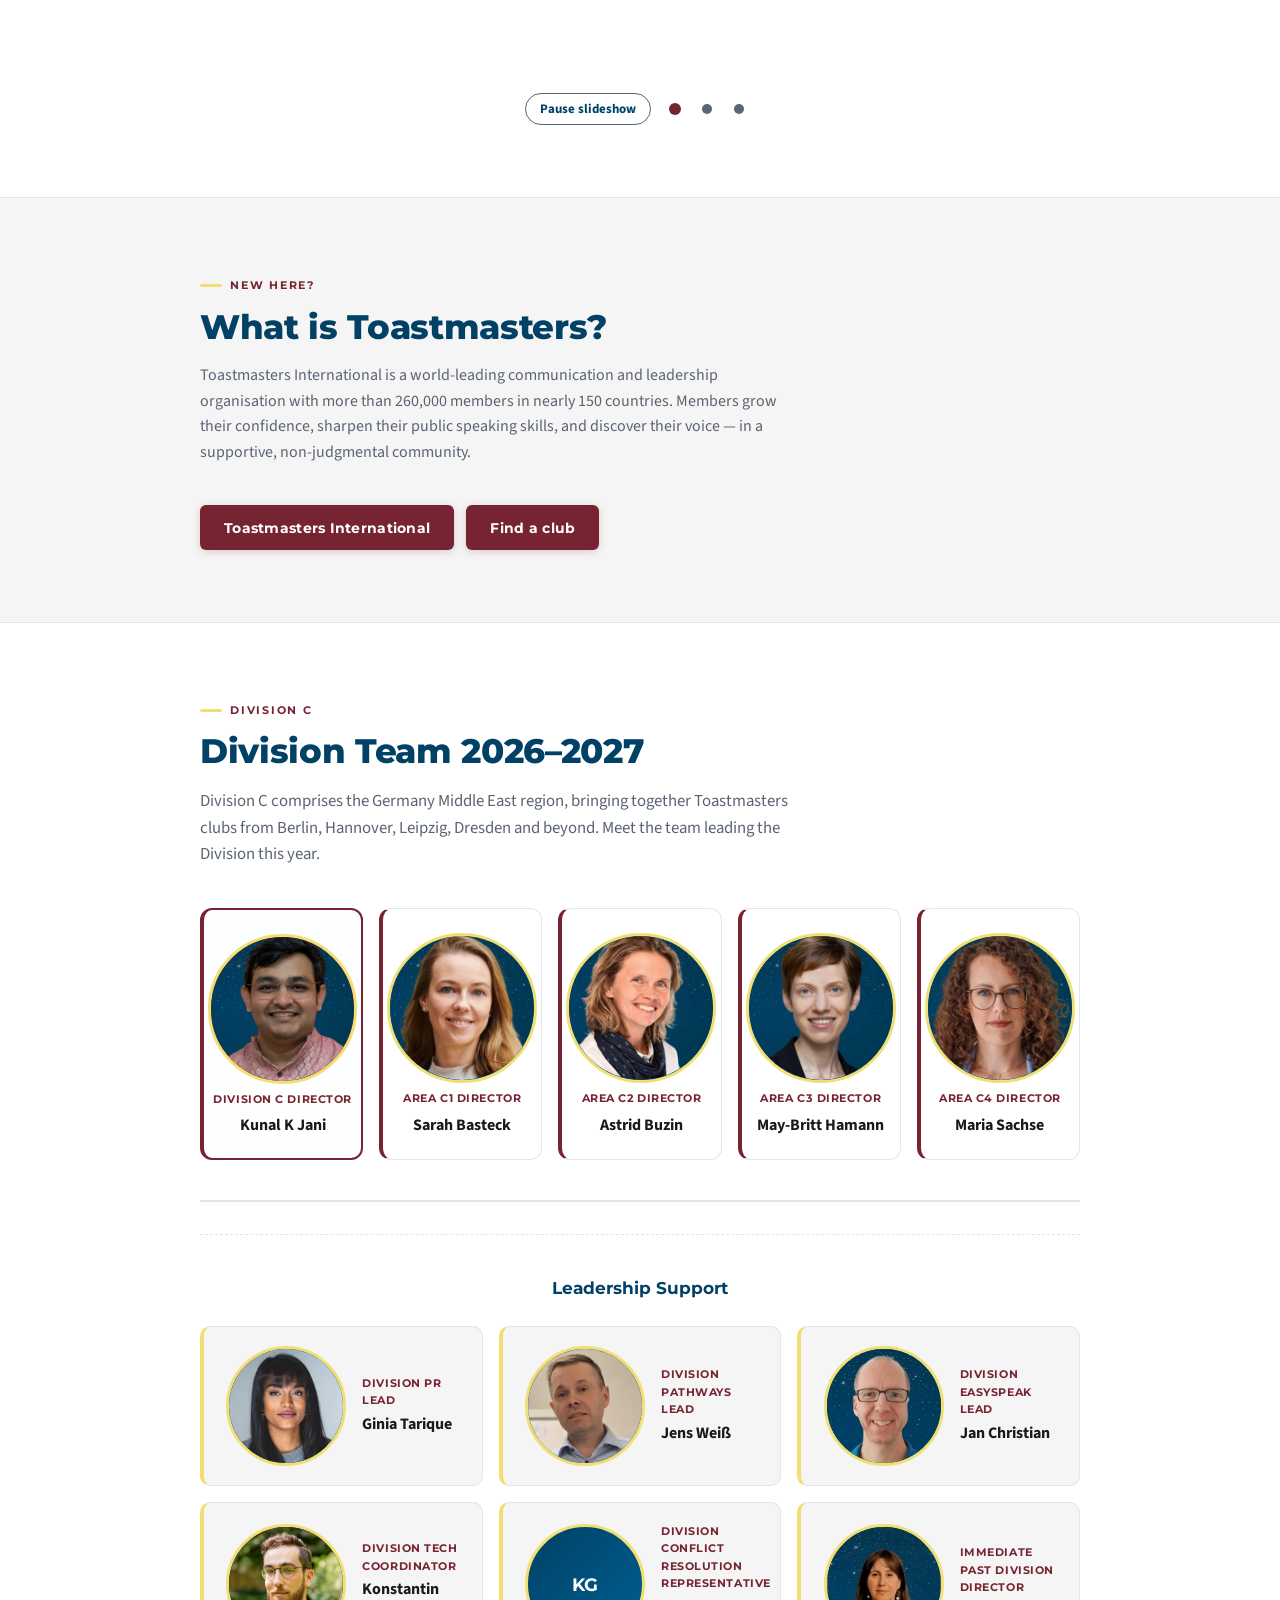
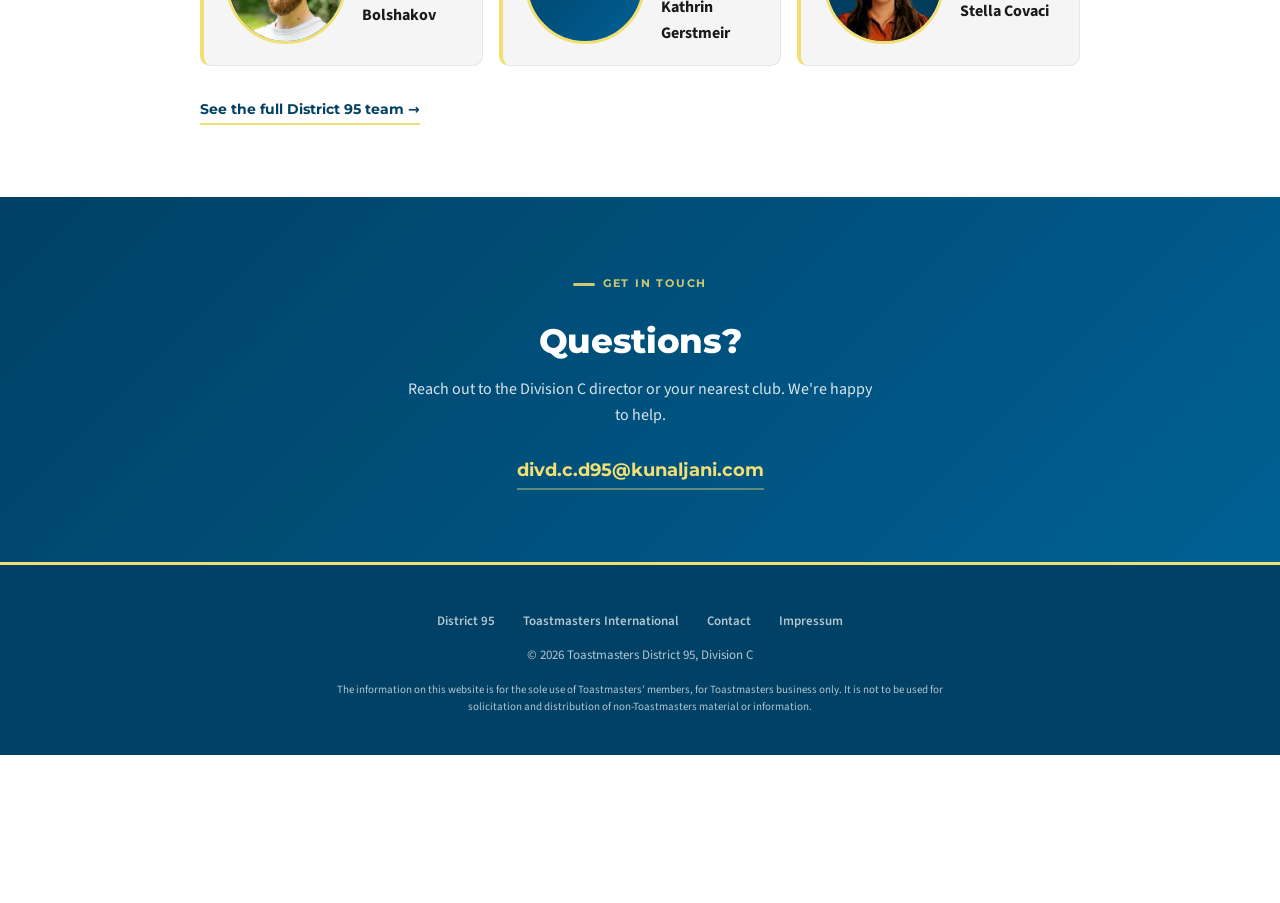
==== commit 781bc3af: "Add Open House Leipzig to Division at a glance" ====
--- a/index.html
+++ b/index.html
@@ -839,7 +839,29 @@
       <h2 data-en="What's happening in Division C" data-de="Was in Division C passiert">What's happening in Division C</h2>
       <div class="glance-viewport">
         <div class="glance-track" id="glance-track">
-          <!-- Slide 1: Wanderpokal -->
+          <!-- Slide 1: Open House Leipzig -->
+          <div class="glance-slide">
+            <div class="glance-card">
+              <img class="glance-img" src="assets/open-house-leipzig-2026.jpg" alt="Group photo from the Open House in Leipzig" width="1080" height="810" loading="lazy" onerror="this.style.display='none'" />
+              <div>
+                <div class="glance-title">Open House in Leipzig</div>
+                <a class="glance-holder" href="clubs.html">
+                  📍 <span data-en="Find a club near you" data-de="Finde einen Club in deiner Nähe">Find a club near you</span>
+                </a>
+                <div class="glance-body">
+                  <p data-en="On Friday 6 November, Division C opened its doors at HTWK Leipzig for an evening in English and German. Our guests got to see a Toastmasters meeting from the inside: prepared speeches, Table Topics, evaluations and a short introduction to what Toastmasters is all about."
+                     data-de="Am Freitag, 6. November, hat Division C an der HTWK Leipzig ihre Türen geöffnet – für einen Abend auf Englisch und Deutsch. Unsere Gäste haben ein Toastmasters-Meeting von innen erlebt: vorbereitete Reden, Table Topics, Evaluations und eine kurze Einführung, worum es bei Toastmasters geht.">On Friday 6 November, Division C opened its doors at HTWK Leipzig for an evening in English and German. Our guests got to see a Toastmasters meeting from the inside: prepared speeches, Table Topics, evaluations and a short introduction to what Toastmasters is all about.</p>
+                  <p data-en="Many of them want to hear about our next meetings, and we'll keep them posted."
+                     data-de="Viele von ihnen möchten über die nächsten Meetings informiert werden, und wir halten sie auf dem Laufenden.">Many of them want to hear about our next meetings, and we'll keep them posted.</p>
+                  <p data-en="Thank you to our hosts, speakers, evaluators and everyone who took on a role, and to every member who came along to support."
+                     data-de="Danke an unsere Hosts, Speaker, Evaluators und alle, die eine Rolle übernommen haben – und an jedes Mitglied, das zur Unterstützung gekommen ist.">Thank you to our hosts, speakers, evaluators and everyone who took on a role, and to every member who came along to support.</p>
+                  <p data-en="We're taking what we learned straight into the next one: Open House Berlin on Saturday 16 January 2027."
+                     data-de="Was wir gelernt haben, nehmen wir direkt mit ins nächste: Open House Berlin am Samstag, 16. Januar 2027.">We're taking what we learned straight into the next one: Open House Berlin on Saturday 16 January 2027.</p>
+                </div>
+              </div>
+            </div>
+          </div>
+          <!-- Slide 2: Wanderpokal -->
           <div class="glance-slide">
             <div class="glance-card">
               <img class="glance-img" src="assets/trophy.jpg" alt="Wanderpokal (traveling trophy)" width="640" height="1142" loading="lazy" onerror="this.style.display='none'" />
@@ -862,7 +884,7 @@
               </div>
             </div>
           </div>
-          <!-- Slide 2: 100% Club Success Plan Submission -->
+          <!-- Slide 3: 100% Club Success Plan Submission -->
           <div class="glance-slide">
             <div class="glance-card">
               <img class="glance-img" src="assets/csp-100-percent.jpg" alt="100% Club Success Plan Submission" width="640" height="800" loading="lazy" onerror="this.style.display='none'" />
